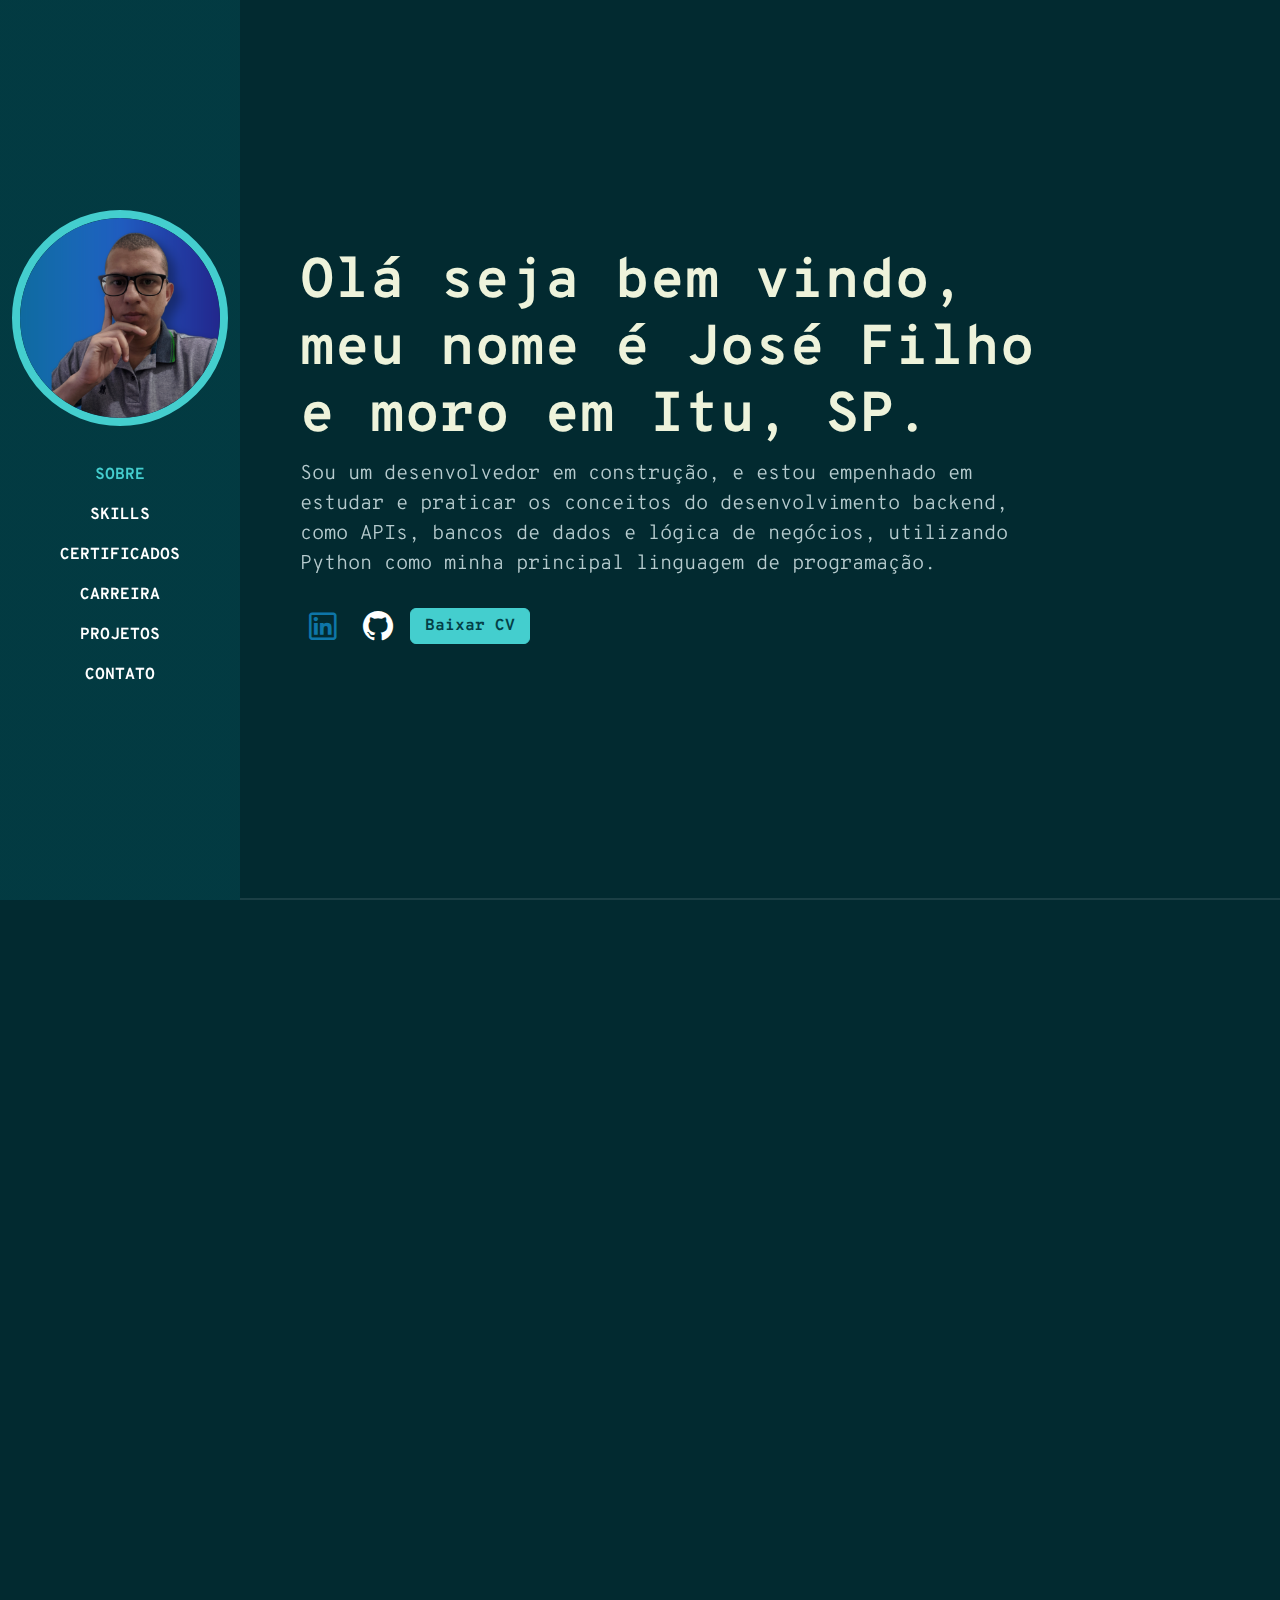
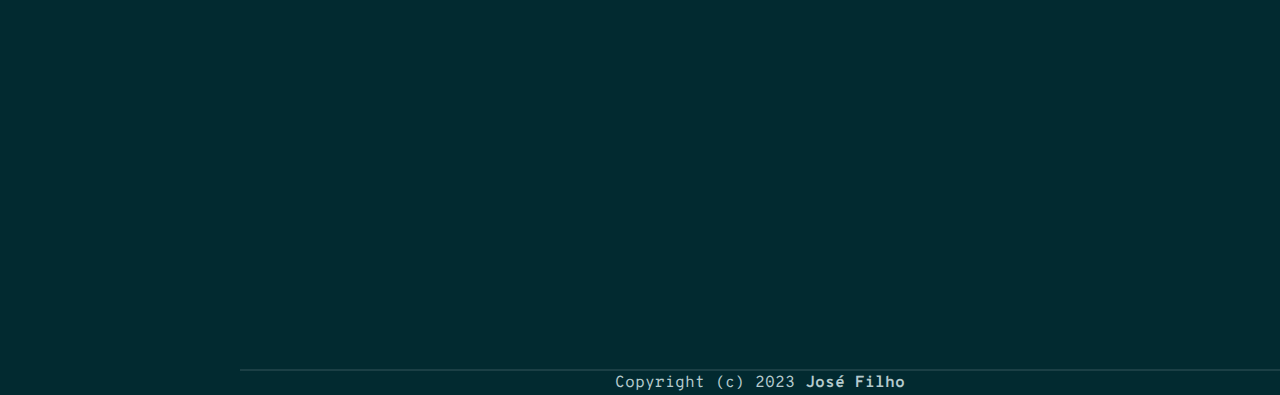
==== index.html @ a72513a7 "Update index.html" ====
<!DOCTYPE html>
<html lang="pt-br">

<head>
    <meta charset="UTF-8">
    <meta http-equiv="X-UA-Compatible" content="IE=edge">
    <meta name="viewport" content="width=device-width, initial-scale=1.0">
    <title>José Filho</title>
    <link rel="stylesheet" href="./assets/css/bootstrap.min.css">
    <link rel="stylesheet" href="./assets/css/aos.css">
    <link rel="stylesheet" href="./assets/css/line-awesome.min.css">
    <link rel="stylesheet" href="./assets/css/style.css">
    <link rel="shortcut icon" type="image/x-icon" href="./assets/images/favicon.ico">
    <link rel="stylesheet" href="https://cdn-icons-png.icons8.com/line-awesome/css/line-awesome.min.css">

</head>

<body data-bs-spy="scroll" data-bs-target=".navbar">

    <!-- NAVBAR -->
    <nav class="navbar navbar-expand-lg navbar-dark fixed-top">
        <div class="container flex-lg-column">
            <a class="navbar-brand mx-lg-auto mb-lg-4" href="#">
                <span class="h3 fw-bold d-block d-lg-none">José Filho</span>
                <img src="./assets/images/perfil.png" class="d-none d-lg-block rounded-circle" alt="">
            </a>
            <button class="navbar-toggler" type="button" data-bs-toggle="collapse" data-bs-target="#navbarNav"
                aria-controls="navbarNav" aria-expanded="false" aria-label="Toggle navigation">
                <span class="navbar-toggler-icon"></span>
                <span class="navbar-toggler-icon"></span>
                <span class="navbar-toggler-icon"></span>
            </button>

            <div class="collapse navbar-collapse" id="navbarNav">
                <ul class="navbar-nav ms-auto flex-lg-column text-lg-center">

                    <li class="nav-item">
                        <a class="nav-link" href="#about">Sobre</a>
                    </li>
                    <li class="nav-item">
                        <a class="nav-link" href="#skills">Skills</a>
                    </li>
                    <li class="nav-item">
                        <a class="nav-link" href="#certificate">Certificados</a>
                    </li>
                    <li class="nav-item">
                        <a class="nav-link" href="#career">Carreira</a>
                    </li>
                    <li class="nav-item">
                        <a class="nav-link" href="#projects">Projetos</a>
                    </li>
                    <li class="nav-item">
                        <a class="nav-link" href="#contact">Contato</a>
                    </li>
                </ul>
            </div>
        </div>
    </nav>


    <!-- //NAVBAR -->

    <!-- CORPO -->
    <div id="content-wrapper">
        <section id="about" class="full-height px-lg-5">
            <div class="container">
                <div class="row">
                    <div class="col-lg-10">
                        <h1 class="display-4 fw-bold" data-aos="fade-up">Olá seja bem vindo, meu nome é José Filho e
                            moro em Itu, SP.</h1>
                        <p class="lead mt-2 mb-4" data-aos="fade-up" data-aos-delay="300">Sou um desenvolvedor em construção, e
                            estou empenhado em estudar e praticar os conceitos do desenvolvimento backend, 
                            como APIs, bancos de dados e lógica de negócios, utilizando Python como minha principal linguagem de 
                            programação.</p>

                        <div class="col-auto">
                            <div class="social-icons">
                                <a href="https://www.linkedin.com/in/josecsfilho" style="color: #0e76a8;"
                                    target="_blank">
                                    <i class="lab la-linkedin"></i></a>
                                <a href="https://github.com/josecsfilho" style="color: white;" target="_blank">
                                    <i class="lab la-github"></i></a>
                                    <button onclick="window.open('./assets/images/José_Filho_06-2023.pdf', '_blank');" type="button" class="btn btn-brand">Baixar CV</button>                                
                            </div>
                        </div>
                    </div>
                </div>
            </div>
        </section>
        <!-- //SOBRE -->

        <!-- SKILLS -->
        <section id="skills" class="full-height px-lg-5">
            <div class="container">
                <div class="row pb-4" data-aos="fade-up">
                    <div class="col-lg-8">
                        <h1>Meus conhecimentos</h1>
                    </div>
                </div>
                <div class="row gy-4">
                    <div class="col-md-3" data-aos="fade-up" data-aos-delay="600">
                        <div class="service p-8 bg-base rounded-4 shadow-effect">
                            <div class="card-content">
                                <div class="image-container">
                                    <img src="https://img.icons8.com/color/480/null/python--v1.png" />
                                </div>
                                <div class="text-container">
                                    <h5 class="mt-4 mb-2">Python</h5>
                                </div>
                            </div>
                        </div>
                    </div>

                    <div class="col-md-3" data-aos="fade-up" data-aos-delay="600">
                        <div class="service p-8 bg-base rounded-4 shadow-effect">
                            <div class="card-content">
                                <div class="image-container">
                                    <img src="https://img.icons8.com/ios/250/null/django.png" />
                                </div>
                                <div class="text-container">
                                    <h5 class="mt-4 mb-2">Django</h5>
                                </div>
                            </div>
                        </div>
                    </div>

                    <div class="col-md-3" data-aos="fade-up" data-aos-delay="600">
                        <div class="service p-8 bg-base rounded-4 shadow-effect">
                            <div class="card-content">
                                <div class="image-container">
                                    <img src="https://img.icons8.com/ios/250/null/flask.png" />
                                </div>
                                <div class="text-container">
                                    <h5 class="mt-4 mb-2">Flask</h5>
                                </div>
                            </div>
                        </div>
                    </div>

                    <div class="col-md-3" data-aos="fade-up" data-aos-delay="600">
                        <div class="service p-8 bg-base rounded-4 shadow-effect">
                            <div class="card-content">
                                <div class="image-container">
                                    <img src="https://img.icons8.com/color/480/null/mysql-logo.png" />
                                </div>
                                <div class="text-container">
                                    <h5 class="mt-4 mb-2">MySQL</h5>
                                </div>
                            </div>
                        </div>
                    </div>


                    <div class="col-md-3" data-aos="fade-up" data-aos-delay="600">
                        <div class="service p-8 bg-base rounded-4 shadow-effect">
                            <div class="card-content">
                                <div class="image-container">
                                    <img src="https://img.icons8.com/color/480/null/git.png" />
                                </div>
                                <div class="text-container">
                                    <h5 class="mt-4 mb-2">Git</h5>
                                </div>
                            </div>
                        </div>
                    </div>

                    <div class="col-md-3" data-aos="fade-up" data-aos-delay="600">
                        <div class="service p-8 bg-base rounded-4 shadow-effect">
                            <div class="card-content">
                                <div class="image-container">
                                    <img src="https://img.icons8.com/color/480/null/html-5--v1.png" />
                                </div>
                                <div class="text-container">
                                    <h5 class="mt-4 mb-2">HTML</h5>
                                </div>
                            </div>
                        </div>
                    </div>

                    <div class="col-md-3" data-aos="fade-up" data-aos-delay="600">
                        <div class="service p-8 bg-base rounded-4 shadow-effect">
                            <div class="card-content">
                                <div class="image-container">
                                    <img src="https://img.icons8.com/color/480/null/css3.png" />
                                </div>
                                <div class="text-container">
                                    <h5 class="mt-4 mb-2">CSS</h5>
                                </div>
                            </div>
                        </div>
                    </div>

                    <div class="col-md-3" data-aos="fade-up" data-aos-delay="600">
                        <div class="service p-8 bg-base rounded-4 shadow-effect">
                            <div class="card-content">
                                <div class="image-container">
                                    <img src="https://img.icons8.com/color/480/null/javascript--v1.png" />
                                </div>
                                <div class="text-container">
                                    <h5 class="mt-4 mb-2">Javascript</h5>
                                </div>
                            </div>
                        </div>
                    </div>

                    <div class="col-md-3" data-aos="fade-up" data-aos-delay="600">
                        <div class="service p-8 bg-base rounded-4 shadow-effect">
                            <div class="card-content">
                                <div class="image-container">
                                    <img src="https://img.icons8.com/color/480/null/bootstrap.png" />
                                </div>
                                <div class="text-container">
                                    <h5 class="mt-4 mb-2">Bootstrap</h5>
                                </div>
                            </div>
                        </div>
                    </div>
                </div>
            </div>
        </section>
        <!-- SKILLS -->

        <!-- CURSOS -->
        <section id="certificate" class="full-height px-lg-5">
            <div class="container">

                <div class="row pb-4" data-aos="fade-up">
                    <div class="col-lg-8">
                        <h1>Certificados digitais</h1>
                    </div>
                </div>
                <div class="row gy-4">

                    <!--  REST APIs com Python e Flask -->
                    <div class="col-md-4" data-aos="fade-up" data-aos-delay="300">
                        <div class="card-custom rounded-4 bg-base shadow-effect">
                            <div class="card-custom-image rounded-4">
                                <img class="rounded-4" src="./assets/images/formacao/REST APIs com Python e Flask.png" target="_blank">
                            </div>
                            <div class="card-custom-content p-4">
                                <h5>Desenvolvendo Rest APIs Com Python e Flask</h5>
                                <a href="https://www.udemy.com/certificate/UC-fdf61294-55e4-40d5-956e-74f5783bb8c6/" target="_blank"
                                    class="link-custom">Read More</a>
                            </div>
                        </div>
                    </div>

                     <!-- Desenvolvendo Rest APIs Com Python e Flask -->
                    <div class="col-md-4" data-aos="fade-up" data-aos-delay="300">
                        <div class="card-custom rounded-4 bg-base shadow-effect">
                            <div class="card-custom-image rounded-4">
                                <img class="rounded-4" src="./assets/images/formacao/Rest_APIs_Flask.png" target="_blank">
                            </div>
                            <div class="card-custom-content p-4">
                                <h5>Desenvolvendo Rest APIs Com Python e Flask</h5>
                                <a href="https://www.dio.me/certificate/2347B02C" target="_blank"
                                    class="link-custom">Read More</a>
                            </div>
                        </div>
                    </div>

                    <!-- Python para Cientistas de Dados -->
                    <div class="col-md-4" data-aos="fade-up" data-aos-delay="300">
                        <div class="card-custom rounded-4 bg-base shadow-effect">
                            <div class="card-custom-image rounded-4">
                                <img class="rounded-4" src="./assets/images/formacao/Python_para_Cientistas_de_dados.png" target="_blank">
                            </div>
                            <div class="card-custom-content p-4">
                                <h5>Python para Cientistas de Dados</h5>
                                <a href="https://www.dio.me/certificate/6FA9C7CD" target="_blank"
                                    class="link-custom">Read More</a>
                            </div>
                        </div>
                    </div>

                    <!-- Formação Bootcamp Python Developer -->
                    <div class="col-md-4" data-aos="fade-up" data-aos-delay="300">
                        <div class="card-custom rounded-4 bg-base shadow-effect">
                            <div class="card-custom-image rounded-4">
                                <img class="rounded-4" src="./assets/images/formacao/python-developer.png">
                            </div>
                            <div class="card-custom-content p-4">
                                <h5>Formação Bootcamp Python Developer</h5>
                                <a href="https://dio.me/certificate/94EB8AE2" target="_blank" class="link-custom">Read More</a>
                            </div>
                        </div>
                    </div>

                    <!-- Python para Data Science: Funções, Pacotes e Pandas -->
                    <div class="col-md-4" data-aos="fade-up" data-aos-delay="300">
                        <div class="card-custom rounded-4 bg-base shadow-effect">
                            <div class="card-custom-image rounded-4">
                                <img class="rounded-4" src="./assets/images/formacao/Data_Science_pandas.png">
                            </div>
                            <div class="card-custom-content p-4">
                                <h5>Python para Data Science: Funções, Pacotes e Pandas</h5>
                                <a href="https://cursos.alura.com.br/certificate/78e37bdd-7509-4a95-8ef7-3844b3b364d8" target="_blank" class="link-custom">Read More</a>
                            </div>
                        </div>
                    </div>

                    <!-- SQL com MySQL Server da Oracle -->
                    <div class="col-md-4" data-aos="fade-up" data-aos-delay="300">
                        <div class="card-custom rounded-4 bg-base shadow-effect">
                            <div class="card-custom-image rounded-4">
                                <img class="rounded-4" src="./assets/images/formacao/SQL_com_MySQL_Server_da_Oracle.png">
                            </div>
                            <div class="card-custom-content p-4">
                                <h5>SQL com MySQL Server da Oracle</h5>
                                <a href="https://cursos.alura.com.br/degree/certificate/90bbfc82-5e50-4beb-aec5-255d301b164e" target="_blank" class="link-custom">Read More</a>
                            </div>
                        </div>
                    </div>

                    <!-- Front End F2T2 - ONE -->
                    <div class="col-md-4" data-aos="fade-up" data-aos-delay="300">
                        <div class="card-custom rounded-4 bg-base shadow-effect">
                            <div class="card-custom-image rounded-4">
                                <img class="rounded-4" src="./assets/images/formacao/Front_End_F2T2.png">
                            </div>
                            <div class="card-custom-content p-4">
                                <h5>Front End F2T2</h5>
                                <a href="https://cursos.alura.com.br/degree/certificate/46e755e2-2a4f-4d50-b61c-602f2c9ba5b8" target="_blank" class="link-custom">Read More</a>
                            </div>
                        </div>
                    </div>

                    <!-- Oracle Cloud Infrastructure - ONE -->
                    <div class="col-md-4" data-aos="fade-up">
                        <div class="card-custom rounded-4 bg-base shadow-effect">
                            <div class="card-custom-image rounded-4">
                                <img class="rounded-4" src="./assets/images/formacao/Oracle_Cloud_Infrastructure.png">
                            </div>
                            <div class="card-custom-content p-4">
                                <h5>Oracle Cloud Infrastructure</h5>
                                <a href="https://cursos.alura.com.br/degree/certificate/39655e08-1fed-492e-8636-33b6ca2e152b" target="_blank" class="link-custom">Read More</a>
                            </div>
                        </div>
                    </div>

                    <!-- Iniciante em Programação - ONE -->
                    <div class="col-md-4" data-aos="fade-up">
                        <div class="card-custom rounded-4 bg-base shadow-effect">
                            <div class="card-custom-image rounded-4">
                                <img class="rounded-4" src="./assets/images/formacao/02-iniciante-front-end.png">
                            </div>
                            <div class="card-custom-content p-4">
                                <h4>Iniciante em Programação F2T2</h4>
                                <p></p>
                                <a href="https://cursos.alura.com.br/degree/certificate/cc8a2693-af6d-4ea9-abc6-2abbb33fa8cd" target="_blank" class="link-custom">Read More</a>
                            </div>
                        </div>
                    </div>

                    <!-- Serviços de infraestruturas e administração de sistemas -->
                    <div class="col-md-4" data-aos="fade-up" data-aos-delay="300">
                        <div class="card-custom rounded-4 bg-base shadow-effect">
                            <div class="card-custom-image rounded-4">
                                <img class="rounded-4" src="./assets/images/formacao/servicos_de_infraestruturas.png">
                            </div>
                            <div class="card-custom-content p-4">
                                <h4>Serviços de infraestruturas e administração de sistemas</h4>
                                <p></p>
                                <a href="https://www.coursera.org/account/accomplishments/verify/4Y228WCWN22R?utm_source=link&utm_medium=certificate&utm_content=cert_image&utm_campaign=pdf_header_button&utm_product=course"
                                    class="link-custom" target="_blank">Read More</a>
                            </div>
                        </div>
                    </div>
                </div>
            </div>
        </section>
        <!-- //CURSOS -->

        <!-- CARREIRA -->        
        <section id="career" class="full-height px-lg-5">
            <div class="container">
                <div class="row gy-5">
                    <div class="col-lg-6">
                        <h1 class="mb-4" data-aos="fade-up" data-aos-delay="300">Educação</h1>
                        <div class="row gy-4">
                            
                            <div class="col-12" data-aos="fade-up" data-aos-delay="600">
                                <div class="bg-base p-4 rounded-4 shadow-effect">
                                    <h4>Análise e desenvolvimento de sistemas</h4>
                                    <p class="text-brand mb-2">Universidade Estácio de Sá (2022 - Em andamento)</p>                                    
                                </div>
                            </div>

                            <div class="col-12" data-aos="fade-up" data-aos-delay="600">
                                <div class="bg-base p-4 rounded-4 shadow-effect">
                                    <h4>Técnico de Redes de Computadores</h4>
                                    <p class="text-brand mb-2">Etec Centro Paula Souza (2016 - 2017)</p>
                                </div>
                            </div>
                        </div>
                    </div>
                    <div class="col-lg-6">

                        <h1 class="mb-4" data-aos="fade-up" data-aos-delay="300">Experiência</h1>
                        <div class="row gy-4">

                            <div class="col-12" data-aos="fade-up" data-aos-delay="600">
                                <div class="bg-base p-4 rounded-4 shadow-effect">
                                    <h4>Analista de suporte de TI JR</h4>
                                    <p class="text-brand mb-2">TK Logística do Brasil (2022 até o momento)</p>
                                    <p class="mb-0">Suporte Help-Desk, pacote office, Oracle Cloud, VMWare,
                                        Antivírus (Kaspersky), Windows Server, AD, projetos relacionado
                                        a implantação de sistemas, diagnóstico de problemas, resolução
                                        de incidentes, criação de programas utilizando python com
                                        bibliotecas: Selenium, Playwright e Pandas.</p>
                                </div>
                            </div>

                            <div class="col-12" data-aos="fade-up" data-aos-delay="600">
                                <div class="bg-base p-4 rounded-4 shadow-effect">
                                    <h4>Técnico Fttx</h4>
                                    <p class="text-brand mb-2">Tel Telecomunicações (2018 - 2020)</p>
                                    <p class="mb-0">Atendimento de chamados externos, instalação de internet fibra
                                        óptica, configuração de roteadores, cabeamento estruturado, Fusão fibra óptica.
                                    </p>
                                </div>
                            </div>

                            <div class="col-12" data-aos="fade-up" data-aos-delay="600">
                                <div class="bg-base p-4 rounded-4 shadow-effect">
                                    <h4>Analista de Sistema Jr</h4>
                                    <p class="text-brand mb-2">Mix instalações (2017 - 2018)</p>
                                    <p class="mb-0">Suporte ao usuário, suporte em Impressoras, atendimento de chamados
                                        externos, configuração de roteadores Mikrotik e Ubiquiti em tecnologia hotspot,
                                        cabeamento estruturado, instalação e configuração de software.</p>
                                </div>
                            </div>
                        </div>
                    </div>
                </div>
            </div>
        </section>
        <!-- //CARREIRA -->

        <!-- PROJETOS -->
        <section id="projects" class="full-height px-lg-5">
            <div class="container">
                <div class="row pb-4" data-aos="fade-up">
                    <div class="col-lg-8">
                        <h1>Projetos</h1>
                    </div>
                </div>
                <div class="row gy-4">
                    
                    <div class="col-md-4" data-aos="fade-up">
                        <div class="card-custom rounded-4 bg-base shadow-effect">
                            <div class="card-custom-image rounded-4">
                                <img class="rounded-4"
                                    src="./assets/images/projetos/udemy_rest_api_flask.png"
                                    alt="">
                            </div>
                            <div class="card-custom-content p-4">
                                <p class="text-brand mb-2">2023</p>
                                <h5 class="mb-4">Criação e autenticação de Usuários REST Api flask</h5>
                                <a href="https://github.com/josecsfilho/REST_APIs_Flask" target="_blank"
                                    class="link-custom">Read More</a>
                            </div>
                        </div>
                    </div>
                    
                    <div class="col-md-4" data-aos="fade-up">
                        <div class="card-custom rounded-4 bg-base shadow-effect">
                            <div class="card-custom-image rounded-4">
                                <img class="rounded-4"
                                    src="https://user-images.githubusercontent.com/100032235/234713947-6f2d3305-bb71-4a45-a01f-d2862b66c542.png"
                                    alt="">
                            </div>
                            <div class="card-custom-content p-4">
                                <p class="text-brand mb-2">2023</p>
                                <h5 class="mb-4">CRUD em Python com SQLite.</h5>
                                <a href="https://github.com/josecsfilho/python-sqlite" target="_blank"
                                    class="link-custom">Read More</a>
                            </div>
                        </div>
                    </div>

                    <div class="col-md-4" data-aos="fade-up">
                        <div class="card-custom rounded-4 bg-base shadow-effect">
                            <div class="card-custom-image rounded-4">
                                <img class="rounded-4" src="./assets/images/projetos/pokedex.png" alt="">
                            </div>
                            <div class="card-custom-content p-4">
                                <p class="text-brand mb-2">2023</p>
                                <h5 class="mb-4">Pokedex criada com Python e tkinter.</h5>
                                <a href="https://github.com/josecsfilho/pokedex-tkinter-python" target="_blank"
                                    class="link-custom">Read More</a>
                            </div>
                        </div>
                    </div>

                    <div class="col-md-4" data-aos="fade-up">
                        <div class="card-custom rounded-4 bg-base shadow-effect">
                            <div class="card-custom-image rounded-4">
                                <img class="rounded-4" src="./assets/images/projetos/automatizador.png" alt="">
                            </div>
                            <div class="card-custom-content p-4">
                                <p class="text-brand mb-2">2023</p>
                                <h5 class="mb-4">Automatização de rotina de backup de arquivos com Python.</h5>
                                <a href="https://github.com/josecsfilho/manipular_arquivos" target="_blank"
                                    class="link-custom">Read More</a>
                            </div>
                        </div>
                    </div>

                    <div class="col-md-4" data-aos="fade-up">
                        <div class="card-custom rounded-4 bg-base shadow-effect">
                            <div class="card-custom-image rounded-4">
                                <img class="rounded-4" src="./assets/images/projetos/sistema-bancario.png" alt="">
                            </div>
                            <div class="card-custom-content p-4">
                                <p class="text-brand mb-2">2023</p>
                                <h5 class="mb-4">Este é o desafio do Bootcamp do DIO cujo tema é "Criando um Sistema
                                    Bancário com Python".</h5>
                                <a href="https://github.com/josecsfilho/sistema-bancario-diome/blob/main/sistema_bancario.py"
                                    target="_blank" class="link-custom">Read More</a>
                            </div>
                        </div>
                    </div>

                    <div class="col-md-4" data-aos="fade-up">
                        <div class="card-custom rounded-4 bg-base shadow-effect">
                            <div class="card-custom-image rounded-4">
                                <img class="rounded-4" src="./assets/images/projetos/21-02.png" alt="">
                            </div>
                            <div class="card-custom-content p-4">
                                <p class="text-brand mb-2">2023</p>
                                <h5 class="mb-4">Bibliotecas Shutil e os, crinado robô que copia arquivos de um
                                    diretório para outro de forma automática.</h5>
                                <a href="https://github.com/josecsfilho/shutil-movendo-arquivos" target="_blank"
                                    class="link-custom">Read More</a>
                            </div>
                        </div>
                    </div>                    
                </div>
            </div>
        </section>
        <!-- //PROJETOS -->

        <!-- CONTACT -->
        <section id="contact" class="full-height px-lg-5">

            <div class="container">
                <div class="row justify-content-center text-center">
                    <div class="col-lg-8 pb-4" data-aos="fade-up">
                        <h1>Interessado em conversar?</h1>
                    </div>
                    <div class="col-lg-8" data-aos="fade-up" data-aos-delay="300">
                        <form target="_blank" action="https://formsubmit.co/josecasilvafilho@gmail.com" method="POST"
                            class="row g-lg-3 gy-3">
                            <input type="hidden" name="_autoresponse"
                                value="Recebemos sua mensagem, obrigado pelo contato e logo responderemos!">
                            <input type="hidden" name="_next"
                                value="https://josecsfilho.github.io/carreira/thanks.html">
                            <input type="hidden" name="_captcha" value="false">
                            <div class="form-group col-md-6">
                                <input type="text" name="name" class="form-control" placeholder="Digite seu nome"
                                    required>
                            </div>
                            <div class="form-group col-md-6">
                                <input type="email" name="email" class="form-control" placeholder="Digite seu email"
                                    required>
                            </div>
                            <div class="form-group col-12">
                                <input type="text" name="subject" class="form-control" placeholder="Digite o assunto"
                                    required>
                            </div>
                            <div class="form-group col-12">
                                <textarea name="message" rows="4" class="form-control" placeholder="Digite sua mensagem"
                                    required></textarea>
                            </div>
                            <div class="form-group col-12 d-grid">
                                <button type="submit" class="btn btn-brand">Contate-me</button>
                            </div>

                        </form>

                    </div>
                </div>
            </div>
        </section>
        <footer>
            <div class="justify-content-between text-center">
                <p class="mb-0">Copyright (c) 2023 <a href="#" class="fw-bold">José Filho</a></p>
            </div>
        </footer>

    </div>
    <!-- //CORPO -->

    <script src="./assets/js/bootstrap.bundle.min.js"></script>
    <script src="./assets/js/aos.js"></script>
    <script src="./assets/js/main.js"></script>
    <script src="https://code.jquery.com/jquery-3.6.0.min.js"></script>
</body>

</html>
---- assets/css/line-awesome.min.css ----
.la,.lab,.lad,.lal,.lar,.las{-moz-osx-font-smoothing:grayscale;-webkit-font-smoothing:antialiased;display:inline-block;font-style:normal;font-variant:normal;text-rendering:auto;line-height:1}.la-lg{font-size:1.33333em;line-height:.75em;vertical-align:-.0667em}.la-xs{font-size:.75em}.la-sm{font-size:.875em}.la-1x{font-size:1em}.la-2x{font-size:2em}.la-3x{font-size:3em}.la-4x{font-size:4em}.la-5x{font-size:5em}.la-6x{font-size:6em}.la-7x{font-size:7em}.la-8x{font-size:8em}.la-9x{font-size:9em}.la-10x{font-size:10em}.la-fw{text-align:center;width:1.25em}.la-ul{list-style-type:none;margin-left:2.5em;padding-left:0}.la-ul>li{position:relative}.la-li{left:-2em;position:absolute;text-align:center;width:2em;line-height:inherit}.la-border{border:solid .08em #eee;border-radius:.1em;padding:.2em .25em .15em}.la-pull-left{float:left}.la-pull-right{float:right}.la.la-pull-left,.lab.la-pull-left,.lal.la-pull-left,.lar.la-pull-left,.las.la-pull-left{margin-right:.3em}.la.la-pull-right,.lab.la-pull-right,.lal.la-pull-right,.lar.la-pull-right,.las.la-pull-right{margin-left:.3em}.la-spin{-webkit-animation:la-spin 2s infinite linear;animation:la-spin 2s infinite linear}.la-pulse{-webkit-animation:la-spin 1s infinite steps(8);animation:la-spin 1s infinite steps(8)}@-webkit-keyframes la-spin{0%{-webkit-transform:rotate(0);transform:rotate(0)}100%{-webkit-transform:rotate(360deg);transform:rotate(360deg)}}@keyframes la-spin{0%{-webkit-transform:rotate(0);transform:rotate(0)}100%{-webkit-transform:rotate(360deg);transform:rotate(360deg)}}.la-rotate-90{-webkit-transform:rotate(90deg);transform:rotate(90deg)}.la-rotate-180{-webkit-transform:rotate(180deg);transform:rotate(180deg)}.la-rotate-270{-webkit-transform:rotate(270deg);transform:rotate(270deg)}.la-flip-horizontal{-webkit-transform:scale(-1,1);transform:scale(-1,1)}.la-flip-vertical{-webkit-transform:scale(1,-1);transform:scale(1,-1)}.la-flip-both,.la-flip-horizontal.la-flip-vertical{-webkit-transform:scale(-1,-1);transform:scale(-1,-1)}:root .la-flip-both,:root .la-flip-horizontal,:root .la-flip-vertical,:root .la-rotate-180,:root .la-rotate-270,:root .la-rotate-90{-webkit-filter:none;filter:none}.la-stack{display:inline-block;height:2em;line-height:2em;position:relative;vertical-align:middle;width:2.5em}.la-stack-1x,.la-stack-2x{left:0;position:absolute;text-align:center;width:100%}.la-stack-1x{line-height:inherit}.la-stack-2x{font-size:2em}.la-inverse{color:#fff}.la-500px:before{content:"\f26e"}.la-accessible-icon:before{content:"\f368"}.la-accusoft:before{content:"\f369"}.la-acquisitions-incorporated:before{content:"\f6af"}.la-ad:before{content:"\f641"}.la-address-book:before{content:"\f2b9"}.la-address-card:before{content:"\f2bb"}.la-adjust:before{content:"\f042"}.la-adn:before{content:"\f170"}.la-adobe:before{content:"\f778"}.la-adversal:before{content:"\f36a"}.la-affiliatetheme:before{content:"\f36b"}.la-air-freshener:before{content:"\f5d0"}.la-airbnb:before{content:"\f834"}.la-algolia:before{content:"\f36c"}.la-align-center:before{content:"\f037"}.la-align-justify:before{content:"\f039"}.la-align-left:before{content:"\f036"}.la-align-right:before{content:"\f038"}.la-alipay:before{content:"\f642"}.la-allergies:before{content:"\f461"}.la-amazon:before{content:"\f270"}.la-amazon-pay:before{content:"\f42c"}.la-ambulance:before{content:"\f0f9"}.la-american-sign-language-interpreting:before{content:"\f2a3"}.la-amilia:before{content:"\f36d"}.la-anchor:before{content:"\f13d"}.la-android:before{content:"\f17b"}.la-angellist:before{content:"\f209"}.la-angle-double-down:before{content:"\f103"}.la-angle-double-left:before{content:"\f100"}.la-angle-double-right:before{content:"\f101"}.la-angle-double-up:before{content:"\f102"}.la-angle-down:before{content:"\f107"}.la-angle-left:before{content:"\f104"}.la-angle-right:before{content:"\f105"}.la-angle-up:before{content:"\f106"}.la-angry:before{content:"\f556"}.la-angrycreative:before{content:"\f36e"}.la-angular:before{content:"\f420"}.la-ankh:before{content:"\f644"}.la-app-store:before{content:"\f36f"}.la-app-store-ios:before{content:"\f370"}.la-apper:before{content:"\f371"}.la-apple:before{content:"\f179"}.la-apple-alt:before{content:"\f5d1"}.la-apple-pay:before{content:"\f415"}.la-archive:before{content:"\f187"}.la-archway:before{content:"\f557"}.la-arrow-alt-circle-down:before{content:"\f358"}.la-arrow-alt-circle-left:before{content:"\f359"}.la-arrow-alt-circle-right:before{content:"\f35a"}.la-arrow-alt-circle-up:before{content:"\f35b"}.la-arrow-circle-down:before{content:"\f0ab"}.la-arrow-circle-left:before{content:"\f0a8"}.la-arrow-circle-right:before{content:"\f0a9"}.la-arrow-circle-up:before{content:"\f0aa"}.la-arrow-down:before{content:"\f063"}.la-arrow-left:before{content:"\f060"}.la-arrow-right:before{content:"\f061"}.la-arrow-up:before{content:"\f062"}.la-arrows-alt:before{content:"\f0b2"}.la-arrows-alt-h:before{content:"\f337"}.la-arrows-alt-v:before{content:"\f338"}.la-artstation:before{content:"\f77a"}.la-assistive-listening-systems:before{content:"\f2a2"}.la-asterisk:before{content:"\f069"}.la-asymmetrik:before{content:"\f372"}.la-at:before{content:"\f1fa"}.la-atlas:before{content:"\f558"}.la-atlassian:before{content:"\f77b"}.la-atom:before{content:"\f5d2"}.la-audible:before{content:"\f373"}.la-audio-description:before{content:"\f29e"}.la-autoprefixer:before{content:"\f41c"}.la-avianex:before{content:"\f374"}.la-aviato:before{content:"\f421"}.la-award:before{content:"\f559"}.la-aws:before{content:"\f375"}.la-baby:before{content:"\f77c"}.la-baby-carriage:before{content:"\f77d"}.la-backspace:before{content:"\f55a"}.la-backward:before{content:"\f04a"}.la-bacon:before{content:"\f7e5"}.la-balance-scale:before{content:"\f24e"}.la-balance-scale-left:before{content:"\f515"}.la-balance-scale-right:before{content:"\f516"}.la-ban:before{content:"\f05e"}.la-band-aid:before{content:"\f462"}.la-bandcamp:before{content:"\f2d5"}.la-barcode:before{content:"\f02a"}.la-bars:before{content:"\f0c9"}.la-baseball-ball:before{content:"\f433"}.la-basketball-ball:before{content:"\f434"}.la-bath:before{content:"\f2cd"}.la-battery-empty:before{content:"\f244"}.la-battery-full:before{content:"\f240"}.la-battery-half:before{content:"\f242"}.la-battery-quarter:before{content:"\f243"}.la-battery-three-quarters:before{content:"\f241"}.la-battle-net:before{content:"\f835"}.la-bed:before{content:"\f236"}.la-beer:before{content:"\f0fc"}.la-behance:before{content:"\f1b4"}.la-behance-square:before{content:"\f1b5"}.la-bell:before{content:"\f0f3"}.la-bell-slash:before{content:"\f1f6"}.la-bezier-curve:before{content:"\f55b"}.la-bible:before{content:"\f647"}.la-bicycle:before{content:"\f206"}.la-biking:before{content:"\f84a"}.la-bimobject:before{content:"\f378"}.la-binoculars:before{content:"\f1e5"}.la-biohazard:before{content:"\f780"}.la-birthday-cake:before{content:"\f1fd"}.la-bitbucket:before{content:"\f171"}.la-bitcoin:before{content:"\f379"}.la-bity:before{content:"\f37a"}.la-black-tie:before{content:"\f27e"}.la-blackberry:before{content:"\f37b"}.la-blender:before{content:"\f517"}.la-blender-phone:before{content:"\f6b6"}.la-blind:before{content:"\f29d"}.la-blog:before{content:"\f781"}.la-blogger:before{content:"\f37c"}.la-blogger-b:before{content:"\f37d"}.la-bluetooth:before{content:"\f293"}.la-bluetooth-b:before{content:"\f294"}.la-bold:before{content:"\f032"}.la-bolt:before{content:"\f0e7"}.la-bomb:before{content:"\f1e2"}.la-bone:before{content:"\f5d7"}.la-bong:before{content:"\f55c"}.la-book:before{content:"\f02d"}.la-book-dead:before{content:"\f6b7"}.la-book-medical:before{content:"\f7e6"}.la-book-open:before{content:"\f518"}.la-book-reader:before{content:"\f5da"}.la-bookmark:before{content:"\f02e"}.la-bootstrap:before{content:"\f836"}.la-border-all:before{content:"\f84c"}.la-border-none:before{content:"\f850"}.la-border-style:before{content:"\f853"}.la-bowling-ball:before{content:"\f436"}.la-box:before{content:"\f466"}.la-box-open:before{content:"\f49e"}.la-boxes:before{content:"\f468"}.la-braille:before{content:"\f2a1"}.la-brain:before{content:"\f5dc"}.la-bread-slice:before{content:"\f7ec"}.la-briefcase:before{content:"\f0b1"}.la-briefcase-medical:before{content:"\f469"}.la-broadcast-tower:before{content:"\f519"}.la-broom:before{content:"\f51a"}.la-brush:before{content:"\f55d"}.la-btc:before{content:"\f15a"}.la-buffer:before{content:"\f837"}.la-bug:before{content:"\f188"}.la-building:before{content:"\f1ad"}.la-bullhorn:before{content:"\f0a1"}.la-bullseye:before{content:"\f140"}.la-burn:before{content:"\f46a"}.la-buromobelexperte:before{content:"\f37f"}.la-bus:before{content:"\f207"}.la-bus-alt:before{content:"\f55e"}.la-business-time:before{content:"\f64a"}.la-buy-n-large:before{content:"\f8a6"}.la-buysellads:before{content:"\f20d"}.la-calculator:before{content:"\f1ec"}.la-calendar:before{content:"\f133"}.la-calendar-alt:before{content:"\f073"}.la-calendar-check:before{content:"\f274"}.la-calendar-day:before{content:"\f783"}.la-calendar-minus:before{content:"\f272"}.la-calendar-plus:before{content:"\f271"}.la-calendar-times:before{content:"\f273"}.la-calendar-week:before{content:"\f784"}.la-camera:before{content:"\f030"}.la-camera-retro:before{content:"\f083"}.la-campground:before{content:"\f6bb"}.la-canadian-maple-leaf:before{content:"\f785"}.la-candy-cane:before{content:"\f786"}.la-cannabis:before{content:"\f55f"}.la-capsules:before{content:"\f46b"}.la-car:before{content:"\f1b9"}.la-car-alt:before{content:"\f5de"}.la-car-battery:before{content:"\f5df"}.la-car-crash:before{content:"\f5e1"}.la-car-side:before{content:"\f5e4"}.la-caret-down:before{content:"\f0d7"}.la-caret-left:before{content:"\f0d9"}.la-caret-right:before{content:"\f0da"}.la-caret-square-down:before{content:"\f150"}.la-caret-square-left:before{content:"\f191"}.la-caret-square-right:before{content:"\f152"}.la-caret-square-up:before{content:"\f151"}.la-caret-up:before{content:"\f0d8"}.la-carrot:before{content:"\f787"}.la-cart-arrow-down:before{content:"\f218"}.la-cart-plus:before{content:"\f217"}.la-cash-register:before{content:"\f788"}.la-cat:before{content:"\f6be"}.la-cc-amazon-pay:before{content:"\f42d"}.la-cc-amex:before{content:"\f1f3"}.la-cc-apple-pay:before{content:"\f416"}.la-cc-diners-club:before{content:"\f24c"}.la-cc-discover:before{content:"\f1f2"}.la-cc-jcb:before{content:"\f24b"}.la-cc-mastercard:before{content:"\f1f1"}.la-cc-paypal:before{content:"\f1f4"}.la-cc-stripe:before{content:"\f1f5"}.la-cc-visa:before{content:"\f1f0"}.la-centercode:before{content:"\f380"}.la-centos:before{content:"\f789"}.la-certificate:before{content:"\f0a3"}.la-chair:before{content:"\f6c0"}.la-chalkboard:before{content:"\f51b"}.la-chalkboard-teacher:before{content:"\f51c"}.la-charging-station:before{content:"\f5e7"}.la-chart-area:before{content:"\f1fe"}.la-chart-bar:before{content:"\f080"}.la-chart-line:before{content:"\f201"}.la-chart-pie:before{content:"\f200"}.la-check:before{content:"\f00c"}.la-check-circle:before{content:"\f058"}.la-check-double:before{content:"\f560"}.la-check-square:before{content:"\f14a"}.la-cheese:before{content:"\f7ef"}.la-chess:before{content:"\f439"}.la-chess-bishop:before{content:"\f43a"}.la-chess-board:before{content:"\f43c"}.la-chess-king:before{content:"\f43f"}.la-chess-knight:before{content:"\f441"}.la-chess-pawn:before{content:"\f443"}.la-chess-queen:before{content:"\f445"}.la-chess-rook:before{content:"\f447"}.la-chevron-circle-down:before{content:"\f13a"}.la-chevron-circle-left:before{content:"\f137"}.la-chevron-circle-right:before{content:"\f138"}.la-chevron-circle-up:before{content:"\f139"}.la-chevron-down:before{content:"\f078"}.la-chevron-left:before{content:"\f053"}.la-chevron-right:before{content:"\f054"}.la-chevron-up:before{content:"\f077"}.la-child:before{content:"\f1ae"}.la-chrome:before{content:"\f268"}.la-chromecast:before{content:"\f838"}.la-church:before{content:"\f51d"}.la-circle:before{content:"\f111"}.la-circle-notch:before{content:"\f1ce"}.la-city:before{content:"\f64f"}.la-clinic-medical:before{content:"\f7f2"}.la-clipboard:before{content:"\f328"}.la-clipboard-check:before{content:"\f46c"}.la-clipboard-list:before{content:"\f46d"}.la-clock:before{content:"\f017"}.la-clone:before{content:"\f24d"}.la-closed-captioning:before{content:"\f20a"}.la-cloud:before{content:"\f0c2"}.la-cloud-download-alt:before{content:"\f381"}.la-cloud-meatball:before{content:"\f73b"}.la-cloud-moon:before{content:"\f6c3"}.la-cloud-moon-rain:before{content:"\f73c"}.la-cloud-rain:before{content:"\f73d"}.la-cloud-showers-heavy:before{content:"\f740"}.la-cloud-sun:before{content:"\f6c4"}.la-cloud-sun-rain:before{content:"\f743"}.la-cloud-upload-alt:before{content:"\f382"}.la-cloudscale:before{content:"\f383"}.la-cloudsmith:before{content:"\f384"}.la-cloudversify:before{content:"\f385"}.la-cocktail:before{content:"\f561"}.la-code:before{content:"\f121"}.la-code-branch:before{content:"\f126"}.la-codepen:before{content:"\f1cb"}.la-codiepie:before{content:"\f284"}.la-coffee:before{content:"\f0f4"}.la-cog:before{content:"\f013"}.la-cogs:before{content:"\f085"}.la-coins:before{content:"\f51e"}.la-columns:before{content:"\f0db"}.la-comment:before{content:"\f075"}.la-comment-alt:before{content:"\f27a"}.la-comment-dollar:before{content:"\f651"}.la-comment-dots:before{content:"\f4ad"}.la-comment-medical:before{content:"\f7f5"}.la-comment-slash:before{content:"\f4b3"}.la-comments:before{content:"\f086"}.la-comments-dollar:before{content:"\f653"}.la-compact-disc:before{content:"\f51f"}.la-compass:before{content:"\f14e"}.la-compress:before{content:"\f066"}.la-compress-arrows-alt:before{content:"\f78c"}.la-concierge-bell:before{content:"\f562"}.la-confluence:before{content:"\f78d"}.la-connectdevelop:before{content:"\f20e"}.la-contao:before{content:"\f26d"}.la-cookie:before{content:"\f563"}.la-cookie-bite:before{content:"\f564"}.la-copy:before{content:"\f0c5"}.la-copyright:before{content:"\f1f9"}.la-cotton-bureau:before{content:"\f89e"}.la-couch:before{content:"\f4b8"}.la-cpanel:before{content:"\f388"}.la-creative-commons:before{content:"\f25e"}.la-creative-commons-by:before{content:"\f4e7"}.la-creative-commons-nc:before{content:"\f4e8"}.la-creative-commons-nc-eu:before{content:"\f4e9"}.la-creative-commons-nc-jp:before{content:"\f4ea"}.la-creative-commons-nd:before{content:"\f4eb"}.la-creative-commons-pd:before{content:"\f4ec"}.la-creative-commons-pd-alt:before{content:"\f4ed"}.la-creative-commons-remix:before{content:"\f4ee"}.la-creative-commons-sa:before{content:"\f4ef"}.la-creative-commons-sampling:before{content:"\f4f0"}.la-creative-commons-sampling-plus:before{content:"\f4f1"}.la-creative-commons-share:before{content:"\f4f2"}.la-creative-commons-zero:before{content:"\f4f3"}.la-credit-card:before{content:"\f09d"}.la-critical-role:before{content:"\f6c9"}.la-crop:before{content:"\f125"}.la-crop-alt:before{content:"\f565"}.la-cross:before{content:"\f654"}.la-crosshairs:before{content:"\f05b"}.la-crow:before{content:"\f520"}.la-crown:before{content:"\f521"}.la-crutch:before{content:"\f7f7"}.la-css3:before{content:"\f13c"}.la-css3-alt:before{content:"\f38b"}.la-cube:before{content:"\f1b2"}.la-cubes:before{content:"\f1b3"}.la-cut:before{content:"\f0c4"}.la-cuttlefish:before{content:"\f38c"}.la-d-and-d:before{content:"\f38d"}.la-d-and-d-beyond:before{content:"\f6ca"}.la-dashcube:before{content:"\f210"}.la-database:before{content:"\f1c0"}.la-deaf:before{content:"\f2a4"}.la-delicious:before{content:"\f1a5"}.la-democrat:before{content:"\f747"}.la-deploydog:before{content:"\f38e"}.la-deskpro:before{content:"\f38f"}.la-desktop:before{content:"\f108"}.la-dev:before{content:"\f6cc"}.la-deviantart:before{content:"\f1bd"}.la-dharmachakra:before{content:"\f655"}.la-dhl:before{content:"\f790"}.la-diagnoses:before{content:"\f470"}.la-diaspora:before{content:"\f791"}.la-dice:before{content:"\f522"}.la-dice-d20:before{content:"\f6cf"}.la-dice-d6:before{content:"\f6d1"}.la-dice-five:before{content:"\f523"}.la-dice-four:before{content:"\f524"}.la-dice-one:before{content:"\f525"}.la-dice-six:before{content:"\f526"}.la-dice-three:before{content:"\f527"}.la-dice-two:before{content:"\f528"}.la-digg:before{content:"\f1a6"}.la-digital-ocean:before{content:"\f391"}.la-digital-tachograph:before{content:"\f566"}.la-directions:before{content:"\f5eb"}.la-discord:before{content:"\f392"}.la-discourse:before{content:"\f393"}.la-divide:before{content:"\f529"}.la-dizzy:before{content:"\f567"}.la-dna:before{content:"\f471"}.la-dochub:before{content:"\f394"}.la-docker:before{content:"\f395"}.la-dog:before{content:"\f6d3"}.la-dollar-sign:before{content:"\f155"}.la-dolly:before{content:"\f472"}.la-dolly-flatbed:before{content:"\f474"}.la-donate:before{content:"\f4b9"}.la-door-closed:before{content:"\f52a"}.la-door-open:before{content:"\f52b"}.la-dot-circle:before{content:"\f192"}.la-dove:before{content:"\f4ba"}.la-download:before{content:"\f019"}.la-draft2digital:before{content:"\f396"}.la-drafting-compass:before{content:"\f568"}.la-dragon:before{content:"\f6d5"}.la-draw-polygon:before{content:"\f5ee"}.la-dribbble:before{content:"\f17d"}.la-dribbble-square:before{content:"\f397"}.la-dropbox:before{content:"\f16b"}.la-drum:before{content:"\f569"}.la-drum-steelpan:before{content:"\f56a"}.la-drumstick-bite:before{content:"\f6d7"}.la-drupal:before{content:"\f1a9"}.la-dumbbell:before{content:"\f44b"}.la-dumpster:before{content:"\f793"}.la-dumpster-fire:before{content:"\f794"}.la-dungeon:before{content:"\f6d9"}.la-dyalog:before{content:"\f399"}.la-earlybirds:before{content:"\f39a"}.la-ebay:before{content:"\f4f4"}.la-edge:before{content:"\f282"}.la-edit:before{content:"\f044"}.la-egg:before{content:"\f7fb"}.la-eject:before{content:"\f052"}.la-elementor:before{content:"\f430"}.la-ellipsis-h:before{content:"\f141"}.la-ellipsis-v:before{content:"\f142"}.la-ello:before{content:"\f5f1"}.la-ember:before{content:"\f423"}.la-empire:before{content:"\f1d1"}.la-envelope:before{content:"\f0e0"}.la-envelope-open:before{content:"\f2b6"}.la-envelope-open-text:before{content:"\f658"}.la-envelope-square:before{content:"\f199"}.la-envira:before{content:"\f299"}.la-equals:before{content:"\f52c"}.la-eraser:before{content:"\f12d"}.la-erlang:before{content:"\f39d"}.la-ethereum:before{content:"\f42e"}.la-ethernet:before{content:"\f796"}.la-etsy:before{content:"\f2d7"}.la-euro-sign:before{content:"\f153"}.la-evernote:before{content:"\f839"}.la-exchange-alt:before{content:"\f362"}.la-exclamation:before{content:"\f12a"}.la-exclamation-circle:before{content:"\f06a"}.la-exclamation-triangle:before{content:"\f071"}.la-expand:before{content:"\f065"}.la-expand-arrows-alt:before{content:"\f31e"}.la-expeditedssl:before{content:"\f23e"}.la-external-link-alt:before{content:"\f35d"}.la-external-link-square-alt:before{content:"\f360"}.la-eye:before{content:"\f06e"}.la-eye-dropper:before{content:"\f1fb"}.la-eye-slash:before{content:"\f070"}.la-facebook:before{content:"\f09a"}.la-facebook-f:before{content:"\f39e"}.la-facebook-messenger:before{content:"\f39f"}.la-facebook-square:before{content:"\f082"}.la-fan:before{content:"\f863"}.la-fantasy-flight-games:before{content:"\f6dc"}.la-fast-backward:before{content:"\f049"}.la-fast-forward:before{content:"\f050"}.la-fax:before{content:"\f1ac"}.la-feather:before{content:"\f52d"}.la-feather-alt:before{content:"\f56b"}.la-fedex:before{content:"\f797"}.la-fedora:before{content:"\f798"}.la-female:before{content:"\f182"}.la-fighter-jet:before{content:"\f0fb"}.la-figma:before{content:"\f799"}.la-file:before{content:"\f15b"}.la-file-alt:before{content:"\f15c"}.la-file-archive:before{content:"\f1c6"}.la-file-audio:before{content:"\f1c7"}.la-file-code:before{content:"\f1c9"}.la-file-contract:before{content:"\f56c"}.la-file-csv:before{content:"\f6dd"}.la-file-download:before{content:"\f56d"}.la-file-excel:before{content:"\f1c3"}.la-file-export:before{content:"\f56e"}.la-file-image:before{content:"\f1c5"}.la-file-import:before{content:"\f56f"}.la-file-invoice:before{content:"\f570"}.la-file-invoice-dollar:before{content:"\f571"}.la-file-medical:before{content:"\f477"}.la-file-medical-alt:before{content:"\f478"}.la-file-pdf:before{content:"\f1c1"}.la-file-powerpoint:before{content:"\f1c4"}.la-file-prescription:before{content:"\f572"}.la-file-signature:before{content:"\f573"}.la-file-upload:before{content:"\f574"}.la-file-video:before{content:"\f1c8"}.la-file-word:before{content:"\f1c2"}.la-fill:before{content:"\f575"}.la-fill-drip:before{content:"\f576"}.la-film:before{content:"\f008"}.la-filter:before{content:"\f0b0"}.la-fingerprint:before{content:"\f577"}.la-fire:before{content:"\f06d"}.la-fire-alt:before{content:"\f7e4"}.la-fire-extinguisher:before{content:"\f134"}.la-firefox:before{content:"\f269"}.la-first-aid:before{content:"\f479"}.la-first-order:before{content:"\f2b0"}.la-first-order-alt:before{content:"\f50a"}.la-firstdraft:before{content:"\f3a1"}.la-fish:before{content:"\f578"}.la-fist-raised:before{content:"\f6de"}.la-flag:before{content:"\f024"}.la-flag-checkered:before{content:"\f11e"}.la-flag-usa:before{content:"\f74d"}.la-flask:before{content:"\f0c3"}.la-flickr:before{content:"\f16e"}.la-flipboard:before{content:"\f44d"}.la-flushed:before{content:"\f579"}.la-fly:before{content:"\f417"}.la-folder:before{content:"\f07b"}.la-folder-minus:before{content:"\f65d"}.la-folder-open:before{content:"\f07c"}.la-folder-plus:before{content:"\f65e"}.la-font:before{content:"\f031"}.la-font-awesome:before{content:"\f2b4"}.la-font-awesome-alt:before{content:"\f35c"}.la-font-awesome-flag:before{content:"\f425"}.la-font-awesome-logo-full:before{content:"\f4e6"}.la-fonticons:before{content:"\f280"}.la-fonticons-fi:before{content:"\f3a2"}.la-football-ball:before{content:"\f44e"}.la-fort-awesome:before{content:"\f286"}.la-fort-awesome-alt:before{content:"\f3a3"}.la-forumbee:before{content:"\f211"}.la-forward:before{content:"\f04e"}.la-foursquare:before{content:"\f180"}.la-free-code-camp:before{content:"\f2c5"}.la-freebsd:before{content:"\f3a4"}.la-frog:before{content:"\f52e"}.la-frown:before{content:"\f119"}.la-frown-open:before{content:"\f57a"}.la-fulcrum:before{content:"\f50b"}.la-funnel-dollar:before{content:"\f662"}.la-futbol:before{content:"\f1e3"}.la-galactic-republic:before{content:"\f50c"}.la-galactic-senate:before{content:"\f50d"}.la-gamepad:before{content:"\f11b"}.la-gas-pump:before{content:"\f52f"}.la-gavel:before{content:"\f0e3"}.la-gem:before{content:"\f3a5"}.la-genderless:before{content:"\f22d"}.la-get-pocket:before{content:"\f265"}.la-gg:before{content:"\f260"}.la-gg-circle:before{content:"\f261"}.la-ghost:before{content:"\f6e2"}.la-gift:before{content:"\f06b"}.la-gifts:before{content:"\f79c"}.la-git:before{content:"\f1d3"}.la-git-alt:before{content:"\f841"}.la-git-square:before{content:"\f1d2"}.la-github:before{content:"\f09b"}.la-github-alt:before{content:"\f113"}.la-github-square:before{content:"\f092"}.la-gitkraken:before{content:"\f3a6"}.la-gitlab:before{content:"\f296"}.la-gitter:before{content:"\f426"}.la-glass-cheers:before{content:"\f79f"}.la-glass-martini:before{content:"\f000"}.la-glass-martini-alt:before{content:"\f57b"}.la-glass-whiskey:before{content:"\f7a0"}.la-glasses:before{content:"\f530"}.la-glide:before{content:"\f2a5"}.la-glide-g:before{content:"\f2a6"}.la-globe:before{content:"\f0ac"}.la-globe-africa:before{content:"\f57c"}.la-globe-americas:before{content:"\f57d"}.la-globe-asia:before{content:"\f57e"}.la-globe-europe:before{content:"\f7a2"}.la-gofore:before{content:"\f3a7"}.la-golf-ball:before{content:"\f450"}.la-goodreads:before{content:"\f3a8"}.la-goodreads-g:before{content:"\f3a9"}.la-google:before{content:"\f1a0"}.la-google-drive:before{content:"\f3aa"}.la-google-play:before{content:"\f3ab"}.la-google-plus:before{content:"\f2b3"}.la-google-plus-g:before{content:"\f0d5"}.la-google-plus-square:before{content:"\f0d4"}.la-google-wallet:before{content:"\f1ee"}.la-gopuram:before{content:"\f664"}.la-graduation-cap:before{content:"\f19d"}.la-gratipay:before{content:"\f184"}.la-grav:before{content:"\f2d6"}.la-greater-than:before{content:"\f531"}.la-greater-than-equal:before{content:"\f532"}.la-grimace:before{content:"\f57f"}.la-grin:before{content:"\f580"}.la-grin-alt:before{content:"\f581"}.la-grin-beam:before{content:"\f582"}.la-grin-beam-sweat:before{content:"\f583"}.la-grin-hearts:before{content:"\f584"}.la-grin-squint:before{content:"\f585"}.la-grin-squint-tears:before{content:"\f586"}.la-grin-stars:before{content:"\f587"}.la-grin-tears:before{content:"\f588"}.la-grin-tongue:before{content:"\f589"}.la-grin-tongue-squint:before{content:"\f58a"}.la-grin-tongue-wink:before{content:"\f58b"}.la-grin-wink:before{content:"\f58c"}.la-grip-horizontal:before{content:"\f58d"}.la-grip-lines:before{content:"\f7a4"}.la-grip-lines-vertical:before{content:"\f7a5"}.la-grip-vertical:before{content:"\f58e"}.la-gripfire:before{content:"\f3ac"}.la-grunt:before{content:"\f3ad"}.la-guitar:before{content:"\f7a6"}.la-gulp:before{content:"\f3ae"}.la-h-square:before{content:"\f0fd"}.la-hacker-news:before{content:"\f1d4"}.la-hacker-news-square:before{content:"\f3af"}.la-hackerrank:before{content:"\f5f7"}.la-hamburger:before{content:"\f805"}.la-hammer:before{content:"\f6e3"}.la-hamsa:before{content:"\f665"}.la-hand-holding:before{content:"\f4bd"}.la-hand-holding-heart:before{content:"\f4be"}.la-hand-holding-usd:before{content:"\f4c0"}.la-hand-lizard:before{content:"\f258"}.la-hand-middle-finger:before{content:"\f806"}.la-hand-paper:before{content:"\f256"}.la-hand-peace:before{content:"\f25b"}.la-hand-point-down:before{content:"\f0a7"}.la-hand-point-left:before{content:"\f0a5"}.la-hand-point-right:before{content:"\f0a4"}.la-hand-point-up:before{content:"\f0a6"}.la-hand-pointer:before{content:"\f25a"}.la-hand-rock:before{content:"\f255"}.la-hand-scissors:before{content:"\f257"}.la-hand-spock:before{content:"\f259"}.la-hands:before{content:"\f4c2"}.la-hands-helping:before{content:"\f4c4"}.la-handshake:before{content:"\f2b5"}.la-hanukiah:before{content:"\f6e6"}.la-hard-hat:before{content:"\f807"}.la-hashtag:before{content:"\f292"}.la-hat-cowboy:before{content:"\f8c0"}.la-hat-cowboy-side:before{content:"\f8c1"}.la-hat-wizard:before{content:"\f6e8"}.la-haykal:before{content:"\f666"}.la-hdd:before{content:"\f0a0"}.la-heading:before{content:"\f1dc"}.la-headphones:before{content:"\f025"}.la-headphones-alt:before{content:"\f58f"}.la-headset:before{content:"\f590"}.la-heart:before{content:"\f004"}.la-heart-broken:before{content:"\f7a9"}.la-heartbeat:before{content:"\f21e"}.la-helicopter:before{content:"\f533"}.la-highlighter:before{content:"\f591"}.la-hiking:before{content:"\f6ec"}.la-hippo:before{content:"\f6ed"}.la-hips:before{content:"\f452"}.la-hire-a-helper:before{content:"\f3b0"}.la-history:before{content:"\f1da"}.la-hockey-puck:before{content:"\f453"}.la-holly-berry:before{content:"\f7aa"}.la-home:before{content:"\f015"}.la-hooli:before{content:"\f427"}.la-hornbill:before{content:"\f592"}.la-horse:before{content:"\f6f0"}.la-horse-head:before{content:"\f7ab"}.la-hospital:before{content:"\f0f8"}.la-hospital-alt:before{content:"\f47d"}.la-hospital-symbol:before{content:"\f47e"}.la-hot-tub:before{content:"\f593"}.la-hotdog:before{content:"\f80f"}.la-hotel:before{content:"\f594"}.la-hotjar:before{content:"\f3b1"}.la-hourglass:before{content:"\f254"}.la-hourglass-end:before{content:"\f253"}.la-hourglass-half:before{content:"\f252"}.la-hourglass-start:before{content:"\f251"}.la-house-damage:before{content:"\f6f1"}.la-houzz:before{content:"\f27c"}.la-hryvnia:before{content:"\f6f2"}.la-html5:before{content:"\f13b"}.la-hubspot:before{content:"\f3b2"}.la-i-cursor:before{content:"\f246"}.la-ice-cream:before{content:"\f810"}.la-icicles:before{content:"\f7ad"}.la-icons:before{content:"\f86d"}.la-id-badge:before{content:"\f2c1"}.la-id-card:before{content:"\f2c2"}.la-id-card-alt:before{content:"\f47f"}.la-igloo:before{content:"\f7ae"}.la-image:before{content:"\f03e"}.la-images:before{content:"\f302"}.la-imdb:before{content:"\f2d8"}.la-inbox:before{content:"\f01c"}.la-indent:before{content:"\f03c"}.la-industry:before{content:"\f275"}.la-infinity:before{content:"\f534"}.la-info:before{content:"\f129"}.la-info-circle:before{content:"\f05a"}.la-instagram:before{content:"\f16d"}.la-intercom:before{content:"\f7af"}.la-internet-explorer:before{content:"\f26b"}.la-invision:before{content:"\f7b0"}.la-ioxhost:before{content:"\f208"}.la-italic:before{content:"\f033"}.la-itch-io:before{content:"\f83a"}.la-itunes:before{content:"\f3b4"}.la-itunes-note:before{content:"\f3b5"}.la-java:before{content:"\f4e4"}.la-jedi:before{content:"\f669"}.la-jedi-order:before{content:"\f50e"}.la-jenkins:before{content:"\f3b6"}.la-jira:before{content:"\f7b1"}.la-joget:before{content:"\f3b7"}.la-joint:before{content:"\f595"}.la-joomla:before{content:"\f1aa"}.la-journal-whills:before{content:"\f66a"}.la-js:before{content:"\f3b8"}.la-js-square:before{content:"\f3b9"}.la-jsfiddle:before{content:"\f1cc"}.la-kaaba:before{content:"\f66b"}.la-kaggle:before{content:"\f5fa"}.la-key:before{content:"\f084"}.la-keybase:before{content:"\f4f5"}.la-keyboard:before{content:"\f11c"}.la-keycdn:before{content:"\f3ba"}.la-khanda:before{content:"\f66d"}.la-kickstarter:before{content:"\f3bb"}.la-kickstarter-k:before{content:"\f3bc"}.la-kiss:before{content:"\f596"}.la-kiss-beam:before{content:"\f597"}.la-kiss-wink-heart:before{content:"\f598"}.la-kiwi-bird:before{content:"\f535"}.la-korvue:before{content:"\f42f"}.la-landmark:before{content:"\f66f"}.la-language:before{content:"\f1ab"}.la-laptop:before{content:"\f109"}.la-laptop-code:before{content:"\f5fc"}.la-laptop-medical:before{content:"\f812"}.la-laravel:before{content:"\f3bd"}.la-lastfm:before{content:"\f202"}.la-lastfm-square:before{content:"\f203"}.la-laugh:before{content:"\f599"}.la-laugh-beam:before{content:"\f59a"}.la-laugh-squint:before{content:"\f59b"}.la-laugh-wink:before{content:"\f59c"}.la-layer-group:before{content:"\f5fd"}.la-leaf:before{content:"\f06c"}.la-leanpub:before{content:"\f212"}.la-lemon:before{content:"\f094"}.la-less:before{content:"\f41d"}.la-less-than:before{content:"\f536"}.la-less-than-equal:before{content:"\f537"}.la-level-down-alt:before{content:"\f3be"}.la-level-up-alt:before{content:"\f3bf"}.la-life-ring:before{content:"\f1cd"}.la-lightbulb:before{content:"\f0eb"}.la-line:before{content:"\f3c0"}.la-link:before{content:"\f0c1"}.la-linkedin:before{content:"\f08c"}.la-linkedin-in:before{content:"\f0e1"}.la-linode:before{content:"\f2b8"}.la-linux:before{content:"\f17c"}.la-lira-sign:before{content:"\f195"}.la-list:before{content:"\f03a"}.la-list-alt:before{content:"\f022"}.la-list-ol:before{content:"\f0cb"}.la-list-ul:before{content:"\f0ca"}.la-location-arrow:before{content:"\f124"}.la-lock:before{content:"\f023"}.la-lock-open:before{content:"\f3c1"}.la-long-arrow-alt-down:before{content:"\f309"}.la-long-arrow-alt-left:before{content:"\f30a"}.la-long-arrow-alt-right:before{content:"\f30b"}.la-long-arrow-alt-up:before{content:"\f30c"}.la-low-vision:before{content:"\f2a8"}.la-luggage-cart:before{content:"\f59d"}.la-lyft:before{content:"\f3c3"}.la-magento:before{content:"\f3c4"}.la-magic:before{content:"\f0d0"}.la-magnet:before{content:"\f076"}.la-mail-bulk:before{content:"\f674"}.la-mailchimp:before{content:"\f59e"}.la-male:before{content:"\f183"}.la-mandalorian:before{content:"\f50f"}.la-map:before{content:"\f279"}.la-map-marked:before{content:"\f59f"}.la-map-marked-alt:before{content:"\f5a0"}.la-map-marker:before{content:"\f041"}.la-map-marker-alt:before{content:"\f3c5"}.la-map-pin:before{content:"\f276"}.la-map-signs:before{content:"\f277"}.la-markdown:before{content:"\f60f"}.la-marker:before{content:"\f5a1"}.la-mars:before{content:"\f222"}.la-mars-double:before{content:"\f227"}.la-mars-stroke:before{content:"\f229"}.la-mars-stroke-h:before{content:"\f22b"}.la-mars-stroke-v:before{content:"\f22a"}.la-mask:before{content:"\f6fa"}.la-mastodon:before{content:"\f4f6"}.la-maxcdn:before{content:"\f136"}.la-mdb:before{content:"\f8ca"}.la-medal:before{content:"\f5a2"}.la-medapps:before{content:"\f3c6"}.la-medium:before{content:"\f23a"}.la-medium-m:before{content:"\f3c7"}.la-medkit:before{content:"\f0fa"}.la-medrt:before{content:"\f3c8"}.la-meetup:before{content:"\f2e0"}.la-megaport:before{content:"\f5a3"}.la-meh:before{content:"\f11a"}.la-meh-blank:before{content:"\f5a4"}.la-meh-rolling-eyes:before{content:"\f5a5"}.la-memory:before{content:"\f538"}.la-mendeley:before{content:"\f7b3"}.la-menorah:before{content:"\f676"}.la-mercury:before{content:"\f223"}.la-meteor:before{content:"\f753"}.la-microchip:before{content:"\f2db"}.la-microphone:before{content:"\f130"}.la-microphone-alt:before{content:"\f3c9"}.la-microphone-alt-slash:before{content:"\f539"}.la-microphone-slash:before{content:"\f131"}.la-microscope:before{content:"\f610"}.la-microsoft:before{content:"\f3ca"}.la-minus:before{content:"\f068"}.la-minus-circle:before{content:"\f056"}.la-minus-square:before{content:"\f146"}.la-mitten:before{content:"\f7b5"}.la-mix:before{content:"\f3cb"}.la-mixcloud:before{content:"\f289"}.la-mizuni:before{content:"\f3cc"}.la-mobile:before{content:"\f10b"}.la-mobile-alt:before{content:"\f3cd"}.la-modx:before{content:"\f285"}.la-monero:before{content:"\f3d0"}.la-money-bill:before{content:"\f0d6"}.la-money-bill-alt:before{content:"\f3d1"}.la-money-bill-wave:before{content:"\f53a"}.la-money-bill-wave-alt:before{content:"\f53b"}.la-money-check:before{content:"\f53c"}.la-money-check-alt:before{content:"\f53d"}.la-monument:before{content:"\f5a6"}.la-moon:before{content:"\f186"}.la-mortar-pestle:before{content:"\f5a7"}.la-mosque:before{content:"\f678"}.la-motorcycle:before{content:"\f21c"}.la-mountain:before{content:"\f6fc"}.la-mouse:before{content:"\f8cc"}.la-mouse-pointer:before{content:"\f245"}.la-mug-hot:before{content:"\f7b6"}.la-music:before{content:"\f001"}.la-napster:before{content:"\f3d2"}.la-neos:before{content:"\f612"}.la-network-wired:before{content:"\f6ff"}.la-neuter:before{content:"\f22c"}.la-newspaper:before{content:"\f1ea"}.la-nimblr:before{content:"\f5a8"}.la-node:before{content:"\f419"}.la-node-js:before{content:"\f3d3"}.la-not-equal:before{content:"\f53e"}.la-notes-medical:before{content:"\f481"}.la-npm:before{content:"\f3d4"}.la-ns8:before{content:"\f3d5"}.la-nutritionix:before{content:"\f3d6"}.la-object-group:before{content:"\f247"}.la-object-ungroup:before{content:"\f248"}.la-odnoklassniki:before{content:"\f263"}.la-odnoklassniki-square:before{content:"\f264"}.la-oil-can:before{content:"\f613"}.la-old-republic:before{content:"\f510"}.la-om:before{content:"\f679"}.la-opencart:before{content:"\f23d"}.la-openid:before{content:"\f19b"}.la-opera:before{content:"\f26a"}.la-optin-monster:before{content:"\f23c"}.la-orcid:before{content:"\f8d2"}.la-osi:before{content:"\f41a"}.la-otter:before{content:"\f700"}.la-outdent:before{content:"\f03b"}.la-page4:before{content:"\f3d7"}.la-pagelines:before{content:"\f18c"}.la-pager:before{content:"\f815"}.la-paint-brush:before{content:"\f1fc"}.la-paint-roller:before{content:"\f5aa"}.la-palette:before{content:"\f53f"}.la-palfed:before{content:"\f3d8"}.la-pallet:before{content:"\f482"}.la-paper-plane:before{content:"\f1d8"}.la-paperclip:before{content:"\f0c6"}.la-parachute-box:before{content:"\f4cd"}.la-paragraph:before{content:"\f1dd"}.la-parking:before{content:"\f540"}.la-passport:before{content:"\f5ab"}.la-pastafarianism:before{content:"\f67b"}.la-paste:before{content:"\f0ea"}.la-patreon:before{content:"\f3d9"}.la-pause:before{content:"\f04c"}.la-pause-circle:before{content:"\f28b"}.la-paw:before{content:"\f1b0"}.la-paypal:before{content:"\f1ed"}.la-peace:before{content:"\f67c"}.la-pen:before{content:"\f304"}.la-pen-alt:before{content:"\f305"}.la-pen-fancy:before{content:"\f5ac"}.la-pen-nib:before{content:"\f5ad"}.la-pen-square:before{content:"\f14b"}.la-pencil-alt:before{content:"\f303"}.la-pencil-ruler:before{content:"\f5ae"}.la-penny-arcade:before{content:"\f704"}.la-people-carry:before{content:"\f4ce"}.la-pepper-hot:before{content:"\f816"}.la-percent:before{content:"\f295"}.la-percentage:before{content:"\f541"}.la-periscope:before{content:"\f3da"}.la-person-booth:before{content:"\f756"}.la-phabricator:before{content:"\f3db"}.la-phoenix-framework:before{content:"\f3dc"}.la-phoenix-squadron:before{content:"\f511"}.la-phone:before{content:"\f095"}.la-phone-alt:before{content:"\f879"}.la-phone-slash:before{content:"\f3dd"}.la-phone-square:before{content:"\f098"}.la-phone-square-alt:before{content:"\f87b"}.la-phone-volume:before{content:"\f2a0"}.la-photo-video:before{content:"\f87c"}.la-php:before{content:"\f457"}.la-pied-piper:before{content:"\f2ae"}.la-pied-piper-alt:before{content:"\f1a8"}.la-pied-piper-hat:before{content:"\f4e5"}.la-pied-piper-pp:before{content:"\f1a7"}.la-piggy-bank:before{content:"\f4d3"}.la-pills:before{content:"\f484"}.la-pinterest:before{content:"\f0d2"}.la-pinterest-p:before{content:"\f231"}.la-pinterest-square:before{content:"\f0d3"}.la-pizza-slice:before{content:"\f818"}.la-place-of-worship:before{content:"\f67f"}.la-plane:before{content:"\f072"}.la-plane-arrival:before{content:"\f5af"}.la-plane-departure:before{content:"\f5b0"}.la-play:before{content:"\f04b"}.la-play-circle:before{content:"\f144"}.la-playstation:before{content:"\f3df"}.la-plug:before{content:"\f1e6"}.la-plus:before{content:"\f067"}.la-plus-circle:before{content:"\f055"}.la-plus-square:before{content:"\f0fe"}.la-podcast:before{content:"\f2ce"}.la-poll:before{content:"\f681"}.la-poll-h:before{content:"\f682"}.la-poo:before{content:"\f2fe"}.la-poo-storm:before{content:"\f75a"}.la-poop:before{content:"\f619"}.la-portrait:before{content:"\f3e0"}.la-pound-sign:before{content:"\f154"}.la-power-off:before{content:"\f011"}.la-pray:before{content:"\f683"}.la-praying-hands:before{content:"\f684"}.la-prescription:before{content:"\f5b1"}.la-prescription-bottle:before{content:"\f485"}.la-prescription-bottle-alt:before{content:"\f486"}.la-print:before{content:"\f02f"}.la-procedures:before{content:"\f487"}.la-product-hunt:before{content:"\f288"}.la-project-diagram:before{content:"\f542"}.la-pushed:before{content:"\f3e1"}.la-puzzle-piece:before{content:"\f12e"}.la-python:before{content:"\f3e2"}.la-qq:before{content:"\f1d6"}.la-qrcode:before{content:"\f029"}.la-question:before{content:"\f128"}.la-question-circle:before{content:"\f059"}.la-quidditch:before{content:"\f458"}.la-quinscape:before{content:"\f459"}.la-quora:before{content:"\f2c4"}.la-quote-left:before{content:"\f10d"}.la-quote-right:before{content:"\f10e"}.la-quran:before{content:"\f687"}.la-r-project:before{content:"\f4f7"}.la-radiation:before{content:"\f7b9"}.la-radiation-alt:before{content:"\f7ba"}.la-rainbow:before{content:"\f75b"}.la-random:before{content:"\f074"}.la-raspberry-pi:before{content:"\f7bb"}.la-ravelry:before{content:"\f2d9"}.la-react:before{content:"\f41b"}.la-reacteurope:before{content:"\f75d"}.la-readme:before{content:"\f4d5"}.la-rebel:before{content:"\f1d0"}.la-receipt:before{content:"\f543"}.la-record-vinyl:before{content:"\f8d9"}.la-recycle:before{content:"\f1b8"}.la-red-river:before{content:"\f3e3"}.la-reddit:before{content:"\f1a1"}.la-reddit-alien:before{content:"\f281"}.la-reddit-square:before{content:"\f1a2"}.la-redhat:before{content:"\f7bc"}.la-redo:before{content:"\f01e"}.la-redo-alt:before{content:"\f2f9"}.la-registered:before{content:"\f25d"}.la-remove-format:before{content:"\f87d"}.la-renren:before{content:"\f18b"}.la-reply:before{content:"\f3e5"}.la-reply-all:before{content:"\f122"}.la-replyd:before{content:"\f3e6"}.la-republican:before{content:"\f75e"}.la-researchgate:before{content:"\f4f8"}.la-resolving:before{content:"\f3e7"}.la-restroom:before{content:"\f7bd"}.la-retweet:before{content:"\f079"}.la-rev:before{content:"\f5b2"}.la-ribbon:before{content:"\f4d6"}.la-ring:before{content:"\f70b"}.la-road:before{content:"\f018"}.la-robot:before{content:"\f544"}.la-rocket:before{content:"\f135"}.la-rocketchat:before{content:"\f3e8"}.la-rockrms:before{content:"\f3e9"}.la-route:before{content:"\f4d7"}.la-rss:before{content:"\f09e"}.la-rss-square:before{content:"\f143"}.la-ruble-sign:before{content:"\f158"}.la-ruler:before{content:"\f545"}.la-ruler-combined:before{content:"\f546"}.la-ruler-horizontal:before{content:"\f547"}.la-ruler-vertical:before{content:"\f548"}.la-running:before{content:"\f70c"}.la-rupee-sign:before{content:"\f156"}.la-sad-cry:before{content:"\f5b3"}.la-sad-tear:before{content:"\f5b4"}.la-safari:before{content:"\f267"}.la-salesforce:before{content:"\f83b"}.la-sass:before{content:"\f41e"}.la-satellite:before{content:"\f7bf"}.la-satellite-dish:before{content:"\f7c0"}.la-save:before{content:"\f0c7"}.la-schlix:before{content:"\f3ea"}.la-school:before{content:"\f549"}.la-screwdriver:before{content:"\f54a"}.la-scribd:before{content:"\f28a"}.la-scroll:before{content:"\f70e"}.la-sd-card:before{content:"\f7c2"}.la-search:before{content:"\f002"}.la-search-dollar:before{content:"\f688"}.la-search-location:before{content:"\f689"}.la-search-minus:before{content:"\f010"}.la-search-plus:before{content:"\f00e"}.la-searchengin:before{content:"\f3eb"}.la-seedling:before{content:"\f4d8"}.la-sellcast:before{content:"\f2da"}.la-sellsy:before{content:"\f213"}.la-server:before{content:"\f233"}.la-servicestack:before{content:"\f3ec"}.la-shapes:before{content:"\f61f"}.la-share:before{content:"\f064"}.la-share-alt:before{content:"\f1e0"}.la-share-alt-square:before{content:"\f1e1"}.la-share-square:before{content:"\f14d"}.la-shekel-sign:before{content:"\f20b"}.la-shield-alt:before{content:"\f3ed"}.la-ship:before{content:"\f21a"}.la-shipping-fast:before{content:"\f48b"}.la-shirtsinbulk:before{content:"\f214"}.la-shoe-prints:before{content:"\f54b"}.la-shopping-bag:before{content:"\f290"}.la-shopping-basket:before{content:"\f291"}.la-shopping-cart:before{content:"\f07a"}.la-shopware:before{content:"\f5b5"}.la-shower:before{content:"\f2cc"}.la-shuttle-van:before{content:"\f5b6"}.la-sign:before{content:"\f4d9"}.la-sign-in-alt:before{content:"\f2f6"}.la-sign-language:before{content:"\f2a7"}.la-sign-out-alt:before{content:"\f2f5"}.la-signal:before{content:"\f012"}.la-signature:before{content:"\f5b7"}.la-sim-card:before{content:"\f7c4"}.la-simplybuilt:before{content:"\f215"}.la-sistrix:before{content:"\f3ee"}.la-sitemap:before{content:"\f0e8"}.la-sith:before{content:"\f512"}.la-skating:before{content:"\f7c5"}.la-sketch:before{content:"\f7c6"}.la-skiing:before{content:"\f7c9"}.la-skiing-nordic:before{content:"\f7ca"}.la-skull:before{content:"\f54c"}.la-skull-crossbones:before{content:"\f714"}.la-skyatlas:before{content:"\f216"}.la-skype:before{content:"\f17e"}.la-slack:before{content:"\f198"}.la-slack-hash:before{content:"\f3ef"}.la-slash:before{content:"\f715"}.la-sleigh:before{content:"\f7cc"}.la-sliders-h:before{content:"\f1de"}.la-slideshare:before{content:"\f1e7"}.la-smile:before{content:"\f118"}.la-smile-beam:before{content:"\f5b8"}.la-smile-wink:before{content:"\f4da"}.la-smog:before{content:"\f75f"}.la-smoking:before{content:"\f48d"}.la-smoking-ban:before{content:"\f54d"}.la-sms:before{content:"\f7cd"}.la-snapchat:before{content:"\f2ab"}.la-snapchat-ghost:before{content:"\f2ac"}.la-snapchat-square:before{content:"\f2ad"}.la-snowboarding:before{content:"\f7ce"}.la-snowflake:before{content:"\f2dc"}.la-snowman:before{content:"\f7d0"}.la-snowplow:before{content:"\f7d2"}.la-socks:before{content:"\f696"}.la-solar-panel:before{content:"\f5ba"}.la-sort:before{content:"\f0dc"}.la-sort-alpha-down:before{content:"\f15d"}.la-sort-alpha-down-alt:before{content:"\f881"}.la-sort-alpha-up:before{content:"\f15e"}.la-sort-alpha-up-alt:before{content:"\f882"}.la-sort-amount-down:before{content:"\f160"}.la-sort-amount-down-alt:before{content:"\f884"}.la-sort-amount-up:before{content:"\f161"}.la-sort-amount-up-alt:before{content:"\f885"}.la-sort-down:before{content:"\f0dd"}.la-sort-numeric-down:before{content:"\f162"}.la-sort-numeric-down-alt:before{content:"\f886"}.la-sort-numeric-up:before{content:"\f163"}.la-sort-numeric-up-alt:before{content:"\f887"}.la-sort-up:before{content:"\f0de"}.la-soundcloud:before{content:"\f1be"}.la-sourcetree:before{content:"\f7d3"}.la-spa:before{content:"\f5bb"}.la-space-shuttle:before{content:"\f197"}.la-speakap:before{content:"\f3f3"}.la-speaker-deck:before{content:"\f83c"}.la-spell-check:before{content:"\f891"}.la-spider:before{content:"\f717"}.la-spinner:before{content:"\f110"}.la-splotch:before{content:"\f5bc"}.la-spotify:before{content:"\f1bc"}.la-spray-can:before{content:"\f5bd"}.la-square:before{content:"\f0c8"}.la-square-full:before{content:"\f45c"}.la-square-root-alt:before{content:"\f698"}.la-squarespace:before{content:"\f5be"}.la-stack-exchange:before{content:"\f18d"}.la-stack-overflow:before{content:"\f16c"}.la-stackpath:before{content:"\f842"}.la-stamp:before{content:"\f5bf"}.la-star:before{content:"\f005"}.la-star-and-crescent:before{content:"\f699"}.la-star-half:before{content:"\f089"}.la-star-half-alt:before{content:"\f5c0"}.la-star-of-david:before{content:"\f69a"}.la-star-of-life:before{content:"\f621"}.la-staylinked:before{content:"\f3f5"}.la-steam:before{content:"\f1b6"}.la-steam-square:before{content:"\f1b7"}.la-steam-symbol:before{content:"\f3f6"}.la-step-backward:before{content:"\f048"}.la-step-forward:before{content:"\f051"}.la-stethoscope:before{content:"\f0f1"}.la-sticker-mule:before{content:"\f3f7"}.la-sticky-note:before{content:"\f249"}.la-stop:before{content:"\f04d"}.la-stop-circle:before{content:"\f28d"}.la-stopwatch:before{content:"\f2f2"}.la-store:before{content:"\f54e"}.la-store-alt:before{content:"\f54f"}.la-strava:before{content:"\f428"}.la-stream:before{content:"\f550"}.la-street-view:before{content:"\f21d"}.la-strikethrough:before{content:"\f0cc"}.la-stripe:before{content:"\f429"}.la-stripe-s:before{content:"\f42a"}.la-stroopwafel:before{content:"\f551"}.la-studiovinari:before{content:"\f3f8"}.la-stumbleupon:before{content:"\f1a4"}.la-stumbleupon-circle:before{content:"\f1a3"}.la-subscript:before{content:"\f12c"}.la-subway:before{content:"\f239"}.la-suitcase:before{content:"\f0f2"}.la-suitcase-rolling:before{content:"\f5c1"}.la-sun:before{content:"\f185"}.la-superpowers:before{content:"\f2dd"}.la-superscript:before{content:"\f12b"}.la-supple:before{content:"\f3f9"}.la-surprise:before{content:"\f5c2"}.la-suse:before{content:"\f7d6"}.la-swatchbook:before{content:"\f5c3"}.la-swift:before{content:"\f8e1"}.la-swimmer:before{content:"\f5c4"}.la-swimming-pool:before{content:"\f5c5"}.la-symfony:before{content:"\f83d"}.la-synagogue:before{content:"\f69b"}.la-sync:before{content:"\f021"}.la-sync-alt:before{content:"\f2f1"}.la-syringe:before{content:"\f48e"}.la-table:before{content:"\f0ce"}.la-table-tennis:before{content:"\f45d"}.la-tablet:before{content:"\f10a"}.la-tablet-alt:before{content:"\f3fa"}.la-tablets:before{content:"\f490"}.la-tachometer-alt:before{content:"\f3fd"}.la-tag:before{content:"\f02b"}.la-tags:before{content:"\f02c"}.la-tape:before{content:"\f4db"}.la-tasks:before{content:"\f0ae"}.la-taxi:before{content:"\f1ba"}.la-teamspeak:before{content:"\f4f9"}.la-teeth:before{content:"\f62e"}.la-teeth-open:before{content:"\f62f"}.la-telegram:before{content:"\f2c6"}.la-telegram-plane:before{content:"\f3fe"}.la-temperature-high:before{content:"\f769"}.la-temperature-low:before{content:"\f76b"}.la-tencent-weibo:before{content:"\f1d5"}.la-tenge:before{content:"\f7d7"}.la-terminal:before{content:"\f120"}.la-text-height:before{content:"\f034"}.la-text-width:before{content:"\f035"}.la-th:before{content:"\f00a"}.la-th-large:before{content:"\f009"}.la-th-list:before{content:"\f00b"}.la-the-red-yeti:before{content:"\f69d"}.la-theater-masks:before{content:"\f630"}.la-themeco:before{content:"\f5c6"}.la-themeisle:before{content:"\f2b2"}.la-thermometer:before{content:"\f491"}.la-thermometer-empty:before{content:"\f2cb"}.la-thermometer-full:before{content:"\f2c7"}.la-thermometer-half:before{content:"\f2c9"}.la-thermometer-quarter:before{content:"\f2ca"}.la-thermometer-three-quarters:before{content:"\f2c8"}.la-think-peaks:before{content:"\f731"}.la-thumbs-down:before{content:"\f165"}.la-thumbs-up:before{content:"\f164"}.la-thumbtack:before{content:"\f08d"}.la-ticket-alt:before{content:"\f3ff"}.la-times:before{content:"\f00d"}.la-times-circle:before{content:"\f057"}.la-tint:before{content:"\f043"}.la-tint-slash:before{content:"\f5c7"}.la-tired:before{content:"\f5c8"}.la-toggle-off:before{content:"\f204"}.la-toggle-on:before{content:"\f205"}.la-toilet:before{content:"\f7d8"}.la-toilet-paper:before{content:"\f71e"}.la-toolbox:before{content:"\f552"}.la-tools:before{content:"\f7d9"}.la-tooth:before{content:"\f5c9"}.la-torah:before{content:"\f6a0"}.la-torii-gate:before{content:"\f6a1"}.la-tractor:before{content:"\f722"}.la-trade-federation:before{content:"\f513"}.la-trademark:before{content:"\f25c"}.la-traffic-light:before{content:"\f637"}.la-train:before{content:"\f238"}.la-tram:before{content:"\f7da"}.la-transgender:before{content:"\f224"}.la-transgender-alt:before{content:"\f225"}.la-trash:before{content:"\f1f8"}.la-trash-alt:before{content:"\f2ed"}.la-trash-restore:before{content:"\f829"}.la-trash-restore-alt:before{content:"\f82a"}.la-tree:before{content:"\f1bb"}.la-trello:before{content:"\f181"}.la-tripadvisor:before{content:"\f262"}.la-trophy:before{content:"\f091"}.la-truck:before{content:"\f0d1"}.la-truck-loading:before{content:"\f4de"}.la-truck-monster:before{content:"\f63b"}.la-truck-moving:before{content:"\f4df"}.la-truck-pickup:before{content:"\f63c"}.la-tshirt:before{content:"\f553"}.la-tty:before{content:"\f1e4"}.la-tumblr:before{content:"\f173"}.la-tumblr-square:before{content:"\f174"}.la-tv:before{content:"\f26c"}.la-twitch:before{content:"\f1e8"}.la-twitter:before{content:"\f099"}.la-twitter-square:before{content:"\f081"}.la-typo3:before{content:"\f42b"}.la-uber:before{content:"\f402"}.la-ubuntu:before{content:"\f7df"}.la-uikit:before{content:"\f403"}.la-umbraco:before{content:"\f8e8"}.la-umbrella:before{content:"\f0e9"}.la-umbrella-beach:before{content:"\f5ca"}.la-underline:before{content:"\f0cd"}.la-undo:before{content:"\f0e2"}.la-undo-alt:before{content:"\f2ea"}.la-uniregistry:before{content:"\f404"}.la-universal-access:before{content:"\f29a"}.la-university:before{content:"\f19c"}.la-unlink:before{content:"\f127"}.la-unlock:before{content:"\f09c"}.la-unlock-alt:before{content:"\f13e"}.la-untappd:before{content:"\f405"}.la-upload:before{content:"\f093"}.la-ups:before{content:"\f7e0"}.la-usb:before{content:"\f287"}.la-user:before{content:"\f007"}.la-user-alt:before{content:"\f406"}.la-user-alt-slash:before{content:"\f4fa"}.la-user-astronaut:before{content:"\f4fb"}.la-user-check:before{content:"\f4fc"}.la-user-circle:before{content:"\f2bd"}.la-user-clock:before{content:"\f4fd"}.la-user-cog:before{content:"\f4fe"}.la-user-edit:before{content:"\f4ff"}.la-user-friends:before{content:"\f500"}.la-user-graduate:before{content:"\f501"}.la-user-injured:before{content:"\f728"}.la-user-lock:before{content:"\f502"}.la-user-md:before{content:"\f0f0"}.la-user-minus:before{content:"\f503"}.la-user-ninja:before{content:"\f504"}.la-user-nurse:before{content:"\f82f"}.la-user-plus:before{content:"\f234"}.la-user-secret:before{content:"\f21b"}.la-user-shield:before{content:"\f505"}.la-user-slash:before{content:"\f506"}.la-user-tag:before{content:"\f507"}.la-user-tie:before{content:"\f508"}.la-user-times:before{content:"\f235"}.la-users:before{content:"\f0c0"}.la-users-cog:before{content:"\f509"}.la-usps:before{content:"\f7e1"}.la-ussunnah:before{content:"\f407"}.la-utensil-spoon:before{content:"\f2e5"}.la-utensils:before{content:"\f2e7"}.la-vaadin:before{content:"\f408"}.la-vector-square:before{content:"\f5cb"}.la-venus:before{content:"\f221"}.la-venus-double:before{content:"\f226"}.la-venus-mars:before{content:"\f228"}.la-viacoin:before{content:"\f237"}.la-viadeo:before{content:"\f2a9"}.la-viadeo-square:before{content:"\f2aa"}.la-vial:before{content:"\f492"}.la-vials:before{content:"\f493"}.la-viber:before{content:"\f409"}.la-video:before{content:"\f03d"}.la-video-slash:before{content:"\f4e2"}.la-vihara:before{content:"\f6a7"}.la-vimeo:before{content:"\f40a"}.la-vimeo-square:before{content:"\f194"}.la-vimeo-v:before{content:"\f27d"}.la-vine:before{content:"\f1ca"}.la-vk:before{content:"\f189"}.la-vnv:before{content:"\f40b"}.la-voicemail:before{content:"\f897"}.la-volleyball-ball:before{content:"\f45f"}.la-volume-down:before{content:"\f027"}.la-volume-mute:before{content:"\f6a9"}.la-volume-off:before{content:"\f026"}.la-volume-up:before{content:"\f028"}.la-vote-yea:before{content:"\f772"}.la-vr-cardboard:before{content:"\f729"}.la-vuejs:before{content:"\f41f"}.la-walking:before{content:"\f554"}.la-wallet:before{content:"\f555"}.la-warehouse:before{content:"\f494"}.la-water:before{content:"\f773"}.la-wave-square:before{content:"\f83e"}.la-waze:before{content:"\f83f"}.la-weebly:before{content:"\f5cc"}.la-weibo:before{content:"\f18a"}.la-weight:before{content:"\f496"}.la-weight-hanging:before{content:"\f5cd"}.la-weixin:before{content:"\f1d7"}.la-whatsapp:before{content:"\f232"}.la-whatsapp-square:before{content:"\f40c"}.la-wheelchair:before{content:"\f193"}.la-whmcs:before{content:"\f40d"}.la-wifi:before{content:"\f1eb"}.la-wikipedia-w:before{content:"\f266"}.la-wind:before{content:"\f72e"}.la-window-close:before{content:"\f410"}.la-window-maximize:before{content:"\f2d0"}.la-window-minimize:before{content:"\f2d1"}.la-window-restore:before{content:"\f2d2"}.la-windows:before{content:"\f17a"}.la-wine-bottle:before{content:"\f72f"}.la-wine-glass:before{content:"\f4e3"}.la-wine-glass-alt:before{content:"\f5ce"}.la-wix:before{content:"\f5cf"}.la-wizards-of-the-coast:before{content:"\f730"}.la-wolf-pack-battalion:before{content:"\f514"}.la-won-sign:before{content:"\f159"}.la-wordpress:before{content:"\f19a"}.la-wordpress-simple:before{content:"\f411"}.la-wpbeginner:before{content:"\f297"}.la-wpexplorer:before{content:"\f2de"}.la-wpforms:before{content:"\f298"}.la-wpressr:before{content:"\f3e4"}.la-wrench:before{content:"\f0ad"}.la-x-ray:before{content:"\f497"}.la-xbox:before{content:"\f412"}.la-xing:before{content:"\f168"}.la-xing-square:before{content:"\f169"}.la-y-combinator:before{content:"\f23b"}.la-yahoo:before{content:"\f19e"}.la-yammer:before{content:"\f840"}.la-yandex:before{content:"\f413"}.la-yandex-international:before{content:"\f414"}.la-yarn:before{content:"\f7e3"}.la-yelp:before{content:"\f1e9"}.la-yen-sign:before{content:"\f157"}.la-yin-yang:before{content:"\f6ad"}.la-yoast:before{content:"\f2b1"}.la-youtube:before{content:"\f167"}.la-youtube-square:before{content:"\f431"}.la-zhihu:before{content:"\f63f"}.sr-only{border:0;clip:rect(0,0,0,0);height:1px;margin:-1px;overflow:hidden;padding:0;position:absolute;width:1px}.sr-only-focusable:active,.sr-only-focusable:focus{clip:auto;height:auto;margin:0;overflow:visible;position:static;width:auto}@font-face{font-family:'Line Awesome Brands';font-style:normal;font-weight:400;font-display:auto;src:url(../fonts/la-brands-400.eot);src:url(../fonts/la-brands-400.eot?#iefix) format("embedded-opentype"),url(../fonts/la-brands-400.woff2) format("woff2"),url(../fonts/la-brands-400.woff) format("woff"),url(../fonts/la-brands-400.ttf) format("truetype"),url(../fonts/la-brands-400.svg#lineawesome) format("svg")}.lab{font-family:'Line Awesome Brands'}@font-face{font-family:'Line Awesome Free';font-style:normal;font-weight:400;font-display:auto;src:url(../fonts/la-regular-400.eot);src:url(../fonts/la-regular-400.eot?#iefix) format("embedded-opentype"),url(../fonts/la-regular-400.woff2) format("woff2"),url(../fonts/la-regular-400.woff) format("woff"),url(../fonts/la-regular-400.ttf) format("truetype"),url(../fonts/la-regular-400.svg#lineawesome) format("svg")}.lar{font-family:'Line Awesome Free';font-weight:400}@font-face{font-family:'Line Awesome Free';font-style:normal;font-weight:900;font-display:auto;src:url(../fonts/la-solid-900.eot);src:url(../fonts/la-solid-900.eot?#iefix) format("embedded-opentype"),url(../fonts/la-solid-900.woff2) format("woff2"),url(../fonts/la-solid-900.woff) format("woff"),url(../fonts/la-solid-900.ttf) format("truetype"),url(../fonts/la-solid-900.svg#lineawesome) format("svg")}.la,.las{font-family:'Line Awesome Free';font-weight:900}.la.la-glass:before{content:"\f000"}.la.la-meetup{font-family:'Line Awesome Brands';font-weight:400}.la.la-star-o{font-family:'Line Awesome Free';font-weight:400}.la.la-star-o:before{content:"\f005"}.la.la-remove:before{content:"\f00d"}.la.la-close:before{content:"\f00d"}.la.la-gear:before{content:"\f013"}.la.la-trash-o{font-family:'Line Awesome Free';font-weight:400}.la.la-trash-o:before{content:"\f2ed"}.la.la-file-o{font-family:'Line Awesome Free';font-weight:400}.la.la-file-o:before{content:"\f15b"}.la.la-clock-o{font-family:'Line Awesome Free';font-weight:400}.la.la-clock-o:before{content:"\f017"}.la.la-arrow-circle-o-down{font-family:'Line Awesome Free';font-weight:400}.la.la-arrow-circle-o-down:before{content:"\f358"}.la.la-arrow-circle-o-up{font-family:'Line Awesome Free';font-weight:400}.la.la-arrow-circle-o-up:before{content:"\f35b"}.la.la-play-circle-o{font-family:'Line Awesome Free';font-weight:400}.la.la-play-circle-o:before{content:"\f144"}.la.la-repeat:before{content:"\f01e"}.la.la-rotate-right:before{content:"\f01e"}.la.la-refresh:before{content:"\f021"}.la.la-list-alt{font-family:'Line Awesome Free';font-weight:400}.la.la-dedent:before{content:"\f03b"}.la.la-video-camera:before{content:"\f03d"}.la.la-picture-o{font-family:'Line Awesome Free';font-weight:400}.la.la-picture-o:before{content:"\f03e"}.la.la-photo{font-family:'Line Awesome Free';font-weight:400}.la.la-photo:before{content:"\f03e"}.la.la-image{font-family:'Line Awesome Free';font-weight:400}.la.la-image:before{content:"\f03e"}.la.la-pencil:before{content:"\f303"}.la.la-map-marker:before{content:"\f3c5"}.la.la-pencil-square-o{font-family:'Line Awesome Free';font-weight:400}.la.la-pencil-square-o:before{content:"\f044"}.la.la-share-square-o{font-family:'Line Awesome Free';font-weight:400}.la.la-share-square-o:before{content:"\f14d"}.la.la-check-square-o{font-family:'Line Awesome Free';font-weight:400}.la.la-check-square-o:before{content:"\f14a"}.la.la-arrows:before{content:"\f0b2"}.la.la-times-circle-o{font-family:'Line Awesome Free';font-weight:400}.la.la-times-circle-o:before{content:"\f057"}.la.la-check-circle-o{font-family:'Line Awesome Free';font-weight:400}.la.la-check-circle-o:before{content:"\f058"}.la.la-mail-forward:before{content:"\f064"}.la.la-eye{font-family:'Line Awesome Free';font-weight:400}.la.la-eye-slash{font-family:'Line Awesome Free';font-weight:400}.la.la-warning:before{content:"\f071"}.la.la-calendar:before{content:"\f073"}.la.la-arrows-v:before{content:"\f338"}.la.la-arrows-h:before{content:"\f337"}.la.la-bar-chart{font-family:'Line Awesome Free';font-weight:400}.la.la-bar-chart:before{content:"\f080"}.la.la-bar-chart-o{font-family:'Line Awesome Free';font-weight:400}.la.la-bar-chart-o:before{content:"\f080"}.la.la-twitter-square{font-family:'Line Awesome Brands';font-weight:400}.la.la-facebook-square{font-family:'Line Awesome Brands';font-weight:400}.la.la-gears:before{content:"\f085"}.la.la-thumbs-o-up{font-family:'Line Awesome Free';font-weight:400}.la.la-thumbs-o-up:before{content:"\f164"}.la.la-thumbs-o-down{font-family:'Line Awesome Free';font-weight:400}.la.la-thumbs-o-down:before{content:"\f165"}.la.la-heart-o{font-family:'Line Awesome Free';font-weight:400}.la.la-heart-o:before{content:"\f004"}.la.la-sign-out:before{content:"\f2f5"}.la.la-linkedin-square{font-family:'Line Awesome Brands';font-weight:400}.la.la-linkedin-square:before{content:"\f08c"}.la.la-thumb-tack:before{content:"\f08d"}.la.la-external-link:before{content:"\f35d"}.la.la-sign-in:before{content:"\f2f6"}.la.la-github-square{font-family:'Line Awesome Brands';font-weight:400}.la.la-lemon-o{font-family:'Line Awesome Free';font-weight:400}.la.la-lemon-o:before{content:"\f094"}.la.la-square-o{font-family:'Line Awesome Free';font-weight:400}.la.la-square-o:before{content:"\f0c8"}.la.la-bookmark-o{font-family:'Line Awesome Free';font-weight:400}.la.la-bookmark-o:before{content:"\f02e"}.la.la-twitter{font-family:'Line Awesome Brands';font-weight:400}.la.la-facebook{font-family:'Line Awesome Brands';font-weight:400}.la.la-facebook:before{content:"\f39e"}.la.la-facebook-f{font-family:'Line Awesome Brands';font-weight:400}.la.la-facebook-f:before{content:"\f39e"}.la.la-github{font-family:'Line Awesome Brands';font-weight:400}.la.la-credit-card{font-family:'Line Awesome Free';font-weight:400}.la.la-feed:before{content:"\f09e"}.la.la-hdd-o{font-family:'Line Awesome Free';font-weight:400}.la.la-hdd-o:before{content:"\f0a0"}.la.la-hand-o-right{font-family:'Line Awesome Free';font-weight:400}.la.la-hand-o-right:before{content:"\f0a4"}.la.la-hand-o-left{font-family:'Line Awesome Free';font-weight:400}.la.la-hand-o-left:before{content:"\f0a5"}.la.la-hand-o-up{font-family:'Line Awesome Free';font-weight:400}.la.la-hand-o-up:before{content:"\f0a6"}.la.la-hand-o-down{font-family:'Line Awesome Free';font-weight:400}.la.la-hand-o-down:before{content:"\f0a7"}.la.la-arrows-alt:before{content:"\f31e"}.la.la-group:before{content:"\f0c0"}.la.la-chain:before{content:"\f0c1"}.la.la-scissors:before{content:"\f0c4"}.la.la-files-o{font-family:'Line Awesome Free';font-weight:400}.la.la-files-o:before{content:"\f0c5"}.la.la-floppy-o{font-family:'Line Awesome Free';font-weight:400}.la.la-floppy-o:before{content:"\f0c7"}.la.la-navicon:before{content:"\f0c9"}.la.la-reorder:before{content:"\f0c9"}.la.la-pinterest{font-family:'Line Awesome Brands';font-weight:400}.la.la-pinterest-square{font-family:'Line Awesome Brands';font-weight:400}.la.la-google-plus-square{font-family:'Line Awesome Brands';font-weight:400}.la.la-google-plus{font-family:'Line Awesome Brands';font-weight:400}.la.la-google-plus:before{content:"\f0d5"}.la.la-money{font-family:'Line Awesome Free';font-weight:400}.la.la-money:before{content:"\f3d1"}.la.la-unsorted:before{content:"\f0dc"}.la.la-sort-desc:before{content:"\f0dd"}.la.la-sort-asc:before{content:"\f0de"}.la.la-linkedin{font-family:'Line Awesome Brands';font-weight:400}.la.la-linkedin:before{content:"\f0e1"}.la.la-rotate-left:before{content:"\f0e2"}.la.la-legal:before{content:"\f0e3"}.la.la-tachometer:before{content:"\f3fd"}.la.la-dashboard:before{content:"\f3fd"}.la.la-comment-o{font-family:'Line Awesome Free';font-weight:400}.la.la-comment-o:before{content:"\f075"}.la.la-comments-o{font-family:'Line Awesome Free';font-weight:400}.la.la-comments-o:before{content:"\f086"}.la.la-flash:before{content:"\f0e7"}.la.la-clipboard{font-family:'Line Awesome Free';font-weight:400}.la.la-paste{font-family:'Line Awesome Free';font-weight:400}.la.la-paste:before{content:"\f328"}.la.la-lightbulb-o{font-family:'Line Awesome Free';font-weight:400}.la.la-lightbulb-o:before{content:"\f0eb"}.la.la-exchange:before{content:"\f362"}.la.la-cloud-download:before{content:"\f381"}.la.la-cloud-upload:before{content:"\f382"}.la.la-bell-o{font-family:'Line Awesome Free';font-weight:400}.la.la-bell-o:before{content:"\f0f3"}.la.la-cutlery:before{content:"\f2e7"}.la.la-file-text-o{font-family:'Line Awesome Free';font-weight:400}.la.la-file-text-o:before{content:"\f15c"}.la.la-building-o{font-family:'Line Awesome Free';font-weight:400}.la.la-building-o:before{content:"\f1ad"}.la.la-hospital-o{font-family:'Line Awesome Free';font-weight:400}.la.la-hospital-o:before{content:"\f0f8"}.la.la-tablet:before{content:"\f3fa"}.la.la-mobile:before{content:"\f3cd"}.la.la-mobile-phone:before{content:"\f3cd"}.la.la-circle-o{font-family:'Line Awesome Free';font-weight:400}.la.la-circle-o:before{content:"\f111"}.la.la-mail-reply:before{content:"\f3e5"}.la.la-github-alt{font-family:'Line Awesome Brands';font-weight:400}.la.la-folder-o{font-family:'Line Awesome Free';font-weight:400}.la.la-folder-o:before{content:"\f07b"}.la.la-folder-open-o{font-family:'Line Awesome Free';font-weight:400}.la.la-folder-open-o:before{content:"\f07c"}.la.la-smile-o{font-family:'Line Awesome Free';font-weight:400}.la.la-smile-o:before{content:"\f118"}.la.la-frown-o{font-family:'Line Awesome Free';font-weight:400}.la.la-frown-o:before{content:"\f119"}.la.la-meh-o{font-family:'Line Awesome Free';font-weight:400}.la.la-meh-o:before{content:"\f11a"}.la.la-keyboard-o{font-family:'Line Awesome Free';font-weight:400}.la.la-keyboard-o:before{content:"\f11c"}.la.la-flag-o{font-family:'Line Awesome Free';font-weight:400}.la.la-flag-o:before{content:"\f024"}.la.la-mail-reply-all:before{content:"\f122"}.la.la-star-half-o{font-family:'Line Awesome Free';font-weight:400}.la.la-star-half-o:before{content:"\f089"}.la.la-star-half-empty{font-family:'Line Awesome Free';font-weight:400}.la.la-star-half-empty:before{content:"\f089"}.la.la-star-half-full{font-family:'Line Awesome Free';font-weight:400}.la.la-star-half-full:before{content:"\f089"}.la.la-code-fork:before{content:"\f126"}.la.la-chain-broken:before{content:"\f127"}.la.la-shield:before{content:"\f3ed"}.la.la-calendar-o{font-family:'Line Awesome Free';font-weight:400}.la.la-calendar-o:before{content:"\f133"}.la.la-maxcdn{font-family:'Line Awesome Brands';font-weight:400}.la.la-html5{font-family:'Line Awesome Brands';font-weight:400}.la.la-css3{font-family:'Line Awesome Brands';font-weight:400}.la.la-ticket:before{content:"\f3ff"}.la.la-minus-square-o{font-family:'Line Awesome Free';font-weight:400}.la.la-minus-square-o:before{content:"\f146"}.la.la-level-up:before{content:"\f3bf"}.la.la-level-down:before{content:"\f3be"}.la.la-pencil-square:before{content:"\f14b"}.la.la-external-link-square:before{content:"\f360"}.la.la-compass{font-family:'Line Awesome Free';font-weight:400}.la.la-caret-square-o-down{font-family:'Line Awesome Free';font-weight:400}.la.la-caret-square-o-down:before{content:"\f150"}.la.la-toggle-down{font-family:'Line Awesome Free';font-weight:400}.la.la-toggle-down:before{content:"\f150"}.la.la-caret-square-o-up{font-family:'Line Awesome Free';font-weight:400}.la.la-caret-square-o-up:before{content:"\f151"}.la.la-toggle-up{font-family:'Line Awesome Free';font-weight:400}.la.la-toggle-up:before{content:"\f151"}.la.la-caret-square-o-right{font-family:'Line Awesome Free';font-weight:400}.la.la-caret-square-o-right:before{content:"\f152"}.la.la-toggle-right{font-family:'Line Awesome Free';font-weight:400}.la.la-toggle-right:before{content:"\f152"}.la.la-eur:before{content:"\f153"}.la.la-euro:before{content:"\f153"}.la.la-gbp:before{content:"\f154"}.la.la-usd:before{content:"\f155"}.la.la-dollar:before{content:"\f155"}.la.la-inr:before{content:"\f156"}.la.la-rupee:before{content:"\f156"}.la.la-jpy:before{content:"\f157"}.la.la-cny:before{content:"\f157"}.la.la-rmb:before{content:"\f157"}.la.la-yen:before{content:"\f157"}.la.la-rub:before{content:"\f158"}.la.la-ruble:before{content:"\f158"}.la.la-rouble:before{content:"\f158"}.la.la-krw:before{content:"\f159"}.la.la-won:before{content:"\f159"}.la.la-btc{font-family:'Line Awesome Brands';font-weight:400}.la.la-bitcoin{font-family:'Line Awesome Brands';font-weight:400}.la.la-bitcoin:before{content:"\f15a"}.la.la-file-text:before{content:"\f15c"}.la.la-sort-alpha-asc:before{content:"\f15d"}.la.la-sort-alpha-desc:before{content:"\f881"}.la.la-sort-amount-asc:before{content:"\f160"}.la.la-sort-amount-desc:before{content:"\f884"}.la.la-sort-numeric-asc:before{content:"\f162"}.la.la-sort-numeric-desc:before{content:"\f886"}.la.la-youtube-square{font-family:'Line Awesome Brands';font-weight:400}.la.la-youtube{font-family:'Line Awesome Brands';font-weight:400}.la.la-xing{font-family:'Line Awesome Brands';font-weight:400}.la.la-xing-square{font-family:'Line Awesome Brands';font-weight:400}.la.la-youtube-play{font-family:'Line Awesome Brands';font-weight:400}.la.la-youtube-play:before{content:"\f167"}.la.la-dropbox{font-family:'Line Awesome Brands';font-weight:400}.la.la-stack-overflow{font-family:'Line Awesome Brands';font-weight:400}.la.la-instagram{font-family:'Line Awesome Brands';font-weight:400}.la.la-flickr{font-family:'Line Awesome Brands';font-weight:400}.la.la-adn{font-family:'Line Awesome Brands';font-weight:400}.la.la-bitbucket{font-family:'Line Awesome Brands';font-weight:400}.la.la-bitbucket-square{font-family:'Line Awesome Brands';font-weight:400}.la.la-bitbucket-square:before{content:"\f171"}.la.la-tumblr{font-family:'Line Awesome Brands';font-weight:400}.la.la-tumblr-square{font-family:'Line Awesome Brands';font-weight:400}.la.la-long-arrow-down:before{content:"\f309"}.la.la-long-arrow-up:before{content:"\f30c"}.la.la-long-arrow-left:before{content:"\f30a"}.la.la-long-arrow-right:before{content:"\f30b"}.la.la-apple{font-family:'Line Awesome Brands';font-weight:400}.la.la-windows{font-family:'Line Awesome Brands';font-weight:400}.la.la-android{font-family:'Line Awesome Brands';font-weight:400}.la.la-linux{font-family:'Line Awesome Brands';font-weight:400}.la.la-dribbble{font-family:'Line Awesome Brands';font-weight:400}.la.la-skype{font-family:'Line Awesome Brands';font-weight:400}.la.la-foursquare{font-family:'Line Awesome Brands';font-weight:400}.la.la-trello{font-family:'Line Awesome Brands';font-weight:400}.la.la-gratipay{font-family:'Line Awesome Brands';font-weight:400}.la.la-gittip{font-family:'Line Awesome Brands';font-weight:400}.la.la-gittip:before{content:"\f184"}.la.la-sun-o{font-family:'Line Awesome Free';font-weight:400}.la.la-sun-o:before{content:"\f185"}.la.la-moon-o{font-family:'Line Awesome Free';font-weight:400}.la.la-moon-o:before{content:"\f186"}.la.la-vk{font-family:'Line Awesome Brands';font-weight:400}.la.la-weibo{font-family:'Line Awesome Brands';font-weight:400}.la.la-renren{font-family:'Line Awesome Brands';font-weight:400}.la.la-pagelines{font-family:'Line Awesome Brands';font-weight:400}.la.la-stack-exchange{font-family:'Line Awesome Brands';font-weight:400}.la.la-arrow-circle-o-right{font-family:'Line Awesome Free';font-weight:400}.la.la-arrow-circle-o-right:before{content:"\f35a"}.la.la-arrow-circle-o-left{font-family:'Line Awesome Free';font-weight:400}.la.la-arrow-circle-o-left:before{content:"\f359"}.la.la-caret-square-o-left{font-family:'Line Awesome Free';font-weight:400}.la.la-caret-square-o-left:before{content:"\f191"}.la.la-toggle-left{font-family:'Line Awesome Free';font-weight:400}.la.la-toggle-left:before{content:"\f191"}.la.la-dot-circle-o{font-family:'Line Awesome Free';font-weight:400}.la.la-dot-circle-o:before{content:"\f192"}.la.la-vimeo-square{font-family:'Line Awesome Brands';font-weight:400}.la.la-try:before{content:"\f195"}.la.la-turkish-lira:before{content:"\f195"}.la.la-plus-square-o{font-family:'Line Awesome Free';font-weight:400}.la.la-plus-square-o:before{content:"\f0fe"}.la.la-slack{font-family:'Line Awesome Brands';font-weight:400}.la.la-wordpress{font-family:'Line Awesome Brands';font-weight:400}.la.la-openid{font-family:'Line Awesome Brands';font-weight:400}.la.la-institution:before{content:"\f19c"}.la.la-bank:before{content:"\f19c"}.la.la-mortar-board:before{content:"\f19d"}.la.la-yahoo{font-family:'Line Awesome Brands';font-weight:400}.la.la-google{font-family:'Line Awesome Brands';font-weight:400}.la.la-reddit{font-family:'Line Awesome Brands';font-weight:400}.la.la-reddit-square{font-family:'Line Awesome Brands';font-weight:400}.la.la-stumbleupon-circle{font-family:'Line Awesome Brands';font-weight:400}.la.la-stumbleupon{font-family:'Line Awesome Brands';font-weight:400}.la.la-delicious{font-family:'Line Awesome Brands';font-weight:400}.la.la-digg{font-family:'Line Awesome Brands';font-weight:400}.la.la-pied-piper-pp{font-family:'Line Awesome Brands';font-weight:400}.la.la-pied-piper-alt{font-family:'Line Awesome Brands';font-weight:400}.la.la-drupal{font-family:'Line Awesome Brands';font-weight:400}.la.la-joomla{font-family:'Line Awesome Brands';font-weight:400}.la.la-spoon:before{content:"\f2e5"}.la.la-behance{font-family:'Line Awesome Brands';font-weight:400}.la.la-behance-square{font-family:'Line Awesome Brands';font-weight:400}.la.la-steam{font-family:'Line Awesome Brands';font-weight:400}.la.la-steam-square{font-family:'Line Awesome Brands';font-weight:400}.la.la-automobile:before{content:"\f1b9"}.la.la-cab:before{content:"\f1ba"}.la.la-envelope-o{font-family:'Line Awesome Free';font-weight:400}.la.la-envelope-o:before{content:"\f0e0"}.la.la-deviantart{font-family:'Line Awesome Brands';font-weight:400}.la.la-soundcloud{font-family:'Line Awesome Brands';font-weight:400}.la.la-file-pdf-o{font-family:'Line Awesome Free';font-weight:400}.la.la-file-pdf-o:before{content:"\f1c1"}.la.la-file-word-o{font-family:'Line Awesome Free';font-weight:400}.la.la-file-word-o:before{content:"\f1c2"}.la.la-file-excel-o{font-family:'Line Awesome Free';font-weight:400}.la.la-file-excel-o:before{content:"\f1c3"}.la.la-file-powerpoint-o{font-family:'Line Awesome Free';font-weight:400}.la.la-file-powerpoint-o:before{content:"\f1c4"}.la.la-file-image-o{font-family:'Line Awesome Free';font-weight:400}.la.la-file-image-o:before{content:"\f1c5"}.la.la-file-photo-o{font-family:'Line Awesome Free';font-weight:400}.la.la-file-photo-o:before{content:"\f1c5"}.la.la-file-picture-o{font-family:'Line Awesome Free';font-weight:400}.la.la-file-picture-o:before{content:"\f1c5"}.la.la-file-archive-o{font-family:'Line Awesome Free';font-weight:400}.la.la-file-archive-o:before{content:"\f1c6"}.la.la-file-zip-o{font-family:'Line Awesome Free';font-weight:400}.la.la-file-zip-o:before{content:"\f1c6"}.la.la-file-audio-o{font-family:'Line Awesome Free';font-weight:400}.la.la-file-audio-o:before{content:"\f1c7"}.la.la-file-sound-o{font-family:'Line Awesome Free';font-weight:400}.la.la-file-sound-o:before{content:"\f1c7"}.la.la-file-video-o{font-family:'Line Awesome Free';font-weight:400}.la.la-file-video-o:before{content:"\f1c8"}.la.la-file-movie-o{font-family:'Line Awesome Free';font-weight:400}.la.la-file-movie-o:before{content:"\f1c8"}.la.la-file-code-o{font-family:'Line Awesome Free';font-weight:400}.la.la-file-code-o:before{content:"\f1c9"}.la.la-vine{font-family:'Line Awesome Brands';font-weight:400}.la.la-codepen{font-family:'Line Awesome Brands';font-weight:400}.la.la-jsfiddle{font-family:'Line Awesome Brands';font-weight:400}.la.la-life-ring{font-family:'Line Awesome Free';font-weight:400}.la.la-life-bouy{font-family:'Line Awesome Free';font-weight:400}.la.la-life-bouy:before{content:"\f1cd"}.la.la-life-buoy{font-family:'Line Awesome Free';font-weight:400}.la.la-life-buoy:before{content:"\f1cd"}.la.la-life-saver{font-family:'Line Awesome Free';font-weight:400}.la.la-life-saver:before{content:"\f1cd"}.la.la-support{font-family:'Line Awesome Free';font-weight:400}.la.la-support:before{content:"\f1cd"}.la.la-circle-o-notch:before{content:"\f1ce"}.la.la-rebel{font-family:'Line Awesome Brands';font-weight:400}.la.la-ra{font-family:'Line Awesome Brands';font-weight:400}.la.la-ra:before{content:"\f1d0"}.la.la-resistance{font-family:'Line Awesome Brands';font-weight:400}.la.la-resistance:before{content:"\f1d0"}.la.la-empire{font-family:'Line Awesome Brands';font-weight:400}.la.la-ge{font-family:'Line Awesome Brands';font-weight:400}.la.la-ge:before{content:"\f1d1"}.la.la-git-square{font-family:'Line Awesome Brands';font-weight:400}.la.la-git{font-family:'Line Awesome Brands';font-weight:400}.la.la-hacker-news{font-family:'Line Awesome Brands';font-weight:400}.la.la-y-combinator-square{font-family:'Line Awesome Brands';font-weight:400}.la.la-y-combinator-square:before{content:"\f1d4"}.la.la-yc-square{font-family:'Line Awesome Brands';font-weight:400}.la.la-yc-square:before{content:"\f1d4"}.la.la-tencent-weibo{font-family:'Line Awesome Brands';font-weight:400}.la.la-qq{font-family:'Line Awesome Brands';font-weight:400}.la.la-weixin{font-family:'Line Awesome Brands';font-weight:400}.la.la-wechat{font-family:'Line Awesome Brands';font-weight:400}.la.la-wechat:before{content:"\f1d7"}.la.la-send:before{content:"\f1d8"}.la.la-paper-plane-o{font-family:'Line Awesome Free';font-weight:400}.la.la-paper-plane-o:before{content:"\f1d8"}.la.la-send-o{font-family:'Line Awesome Free';font-weight:400}.la.la-send-o:before{content:"\f1d8"}.la.la-circle-thin{font-family:'Line Awesome Free';font-weight:400}.la.la-circle-thin:before{content:"\f111"}.la.la-header:before{content:"\f1dc"}.la.la-sliders:before{content:"\f1de"}.la.la-futbol-o{font-family:'Line Awesome Free';font-weight:400}.la.la-futbol-o:before{content:"\f1e3"}.la.la-soccer-ball-o{font-family:'Line Awesome Free';font-weight:400}.la.la-soccer-ball-o:before{content:"\f1e3"}.la.la-slideshare{font-family:'Line Awesome Brands';font-weight:400}.la.la-twitch{font-family:'Line Awesome Brands';font-weight:400}.la.la-yelp{font-family:'Line Awesome Brands';font-weight:400}.la.la-newspaper-o{font-family:'Line Awesome Free';font-weight:400}.la.la-newspaper-o:before{content:"\f1ea"}.la.la-paypal{font-family:'Line Awesome Brands';font-weight:400}.la.la-google-wallet{font-family:'Line Awesome Brands';font-weight:400}.la.la-cc-visa{font-family:'Line Awesome Brands';font-weight:400}.la.la-cc-mastercard{font-family:'Line Awesome Brands';font-weight:400}.la.la-cc-discover{font-family:'Line Awesome Brands';font-weight:400}.la.la-cc-amex{font-family:'Line Awesome Brands';font-weight:400}.la.la-cc-paypal{font-family:'Line Awesome Brands';font-weight:400}.la.la-cc-stripe{font-family:'Line Awesome Brands';font-weight:400}.la.la-bell-slash-o{font-family:'Line Awesome Free';font-weight:400}.la.la-bell-slash-o:before{content:"\f1f6"}.la.la-trash:before{content:"\f2ed"}.la.la-copyright{font-family:'Line Awesome Free';font-weight:400}.la.la-eyedropper:before{content:"\f1fb"}.la.la-area-chart:before{content:"\f1fe"}.la.la-pie-chart:before{content:"\f200"}.la.la-line-chart:before{content:"\f201"}.la.la-lastfm{font-family:'Line Awesome Brands';font-weight:400}.la.la-lastfm-square{font-family:'Line Awesome Brands';font-weight:400}.la.la-ioxhost{font-family:'Line Awesome Brands';font-weight:400}.la.la-angellist{font-family:'Line Awesome Brands';font-weight:400}.la.la-cc{font-family:'Line Awesome Free';font-weight:400}.la.la-cc:before{content:"\f20a"}.la.la-ils:before{content:"\f20b"}.la.la-shekel:before{content:"\f20b"}.la.la-sheqel:before{content:"\f20b"}.la.la-meanpath{font-family:'Line Awesome Brands';font-weight:400}.la.la-meanpath:before{content:"\f2b4"}.la.la-buysellads{font-family:'Line Awesome Brands';font-weight:400}.la.la-connectdevelop{font-family:'Line Awesome Brands';font-weight:400}.la.la-dashcube{font-family:'Line Awesome Brands';font-weight:400}.la.la-forumbee{font-family:'Line Awesome Brands';font-weight:400}.la.la-leanpub{font-family:'Line Awesome Brands';font-weight:400}.la.la-sellsy{font-family:'Line Awesome Brands';font-weight:400}.la.la-shirtsinbulk{font-family:'Line Awesome Brands';font-weight:400}.la.la-simplybuilt{font-family:'Line Awesome Brands';font-weight:400}.la.la-skyatlas{font-family:'Line Awesome Brands';font-weight:400}.la.la-diamond{font-family:'Line Awesome Free';font-weight:400}.la.la-diamond:before{content:"\f3a5"}.la.la-intersex:before{content:"\f224"}.la.la-facebook-official{font-family:'Line Awesome Brands';font-weight:400}.la.la-facebook-official:before{content:"\f09a"}.la.la-pinterest-p{font-family:'Line Awesome Brands';font-weight:400}.la.la-whatsapp{font-family:'Line Awesome Brands';font-weight:400}.la.la-hotel:before{content:"\f236"}.la.la-viacoin{font-family:'Line Awesome Brands';font-weight:400}.la.la-medium{font-family:'Line Awesome Brands';font-weight:400}.la.la-y-combinator{font-family:'Line Awesome Brands';font-weight:400}.la.la-yc{font-family:'Line Awesome Brands';font-weight:400}.la.la-yc:before{content:"\f23b"}.la.la-optin-monster{font-family:'Line Awesome Brands';font-weight:400}.la.la-opencart{font-family:'Line Awesome Brands';font-weight:400}.la.la-expeditedssl{font-family:'Line Awesome Brands';font-weight:400}.la.la-battery-4:before{content:"\f240"}.la.la-battery:before{content:"\f240"}.la.la-battery-3:before{content:"\f241"}.la.la-battery-2:before{content:"\f242"}.la.la-battery-1:before{content:"\f243"}.la.la-battery-0:before{content:"\f244"}.la.la-object-group{font-family:'Line Awesome Free';font-weight:400}.la.la-object-ungroup{font-family:'Line Awesome Free';font-weight:400}.la.la-sticky-note-o{font-family:'Line Awesome Free';font-weight:400}.la.la-sticky-note-o:before{content:"\f249"}.la.la-cc-jcb{font-family:'Line Awesome Brands';font-weight:400}.la.la-cc-diners-club{font-family:'Line Awesome Brands';font-weight:400}.la.la-clone{font-family:'Line Awesome Free';font-weight:400}.la.la-hourglass-o{font-family:'Line Awesome Free';font-weight:400}.la.la-hourglass-o:before{content:"\f254"}.la.la-hourglass-1:before{content:"\f251"}.la.la-hourglass-2:before{content:"\f252"}.la.la-hourglass-3:before{content:"\f253"}.la.la-hand-rock-o{font-family:'Line Awesome Free';font-weight:400}.la.la-hand-rock-o:before{content:"\f255"}.la.la-hand-grab-o{font-family:'Line Awesome Free';font-weight:400}.la.la-hand-grab-o:before{content:"\f255"}.la.la-hand-paper-o{font-family:'Line Awesome Free';font-weight:400}.la.la-hand-paper-o:before{content:"\f256"}.la.la-hand-stop-o{font-family:'Line Awesome Free';font-weight:400}.la.la-hand-stop-o:before{content:"\f256"}.la.la-hand-scissors-o{font-family:'Line Awesome Free';font-weight:400}.la.la-hand-scissors-o:before{content:"\f257"}.la.la-hand-lizard-o{font-family:'Line Awesome Free';font-weight:400}.la.la-hand-lizard-o:before{content:"\f258"}.la.la-hand-spock-o{font-family:'Line Awesome Free';font-weight:400}.la.la-hand-spock-o:before{content:"\f259"}.la.la-hand-pointer-o{font-family:'Line Awesome Free';font-weight:400}.la.la-hand-pointer-o:before{content:"\f25a"}.la.la-hand-peace-o{font-family:'Line Awesome Free';font-weight:400}.la.la-hand-peace-o:before{content:"\f25b"}.la.la-registered{font-family:'Line Awesome Free';font-weight:400}.la.la-creative-commons{font-family:'Line Awesome Brands';font-weight:400}.la.la-gg{font-family:'Line Awesome Brands';font-weight:400}.la.la-gg-circle{font-family:'Line Awesome Brands';font-weight:400}.la.la-tripadvisor{font-family:'Line Awesome Brands';font-weight:400}.la.la-odnoklassniki{font-family:'Line Awesome Brands';font-weight:400}.la.la-odnoklassniki-square{font-family:'Line Awesome Brands';font-weight:400}.la.la-get-pocket{font-family:'Line Awesome Brands';font-weight:400}.la.la-wikipedia-w{font-family:'Line Awesome Brands';font-weight:400}.la.la-safari{font-family:'Line Awesome Brands';font-weight:400}.la.la-chrome{font-family:'Line Awesome Brands';font-weight:400}.la.la-firefox{font-family:'Line Awesome Brands';font-weight:400}.la.la-opera{font-family:'Line Awesome Brands';font-weight:400}.la.la-internet-explorer{font-family:'Line Awesome Brands';font-weight:400}.la.la-television:before{content:"\f26c"}.la.la-contao{font-family:'Line Awesome Brands';font-weight:400}.la.la-500px{font-family:'Line Awesome Brands';font-weight:400}.la.la-amazon{font-family:'Line Awesome Brands';font-weight:400}.la.la-calendar-plus-o{font-family:'Line Awesome Free';font-weight:400}.la.la-calendar-plus-o:before{content:"\f271"}.la.la-calendar-minus-o{font-family:'Line Awesome Free';font-weight:400}.la.la-calendar-minus-o:before{content:"\f272"}.la.la-calendar-times-o{font-family:'Line Awesome Free';font-weight:400}.la.la-calendar-times-o:before{content:"\f273"}.la.la-calendar-check-o{font-family:'Line Awesome Free';font-weight:400}.la.la-calendar-check-o:before{content:"\f274"}.la.la-map-o{font-family:'Line Awesome Free';font-weight:400}.la.la-map-o:before{content:"\f279"}.la.la-commenting:before{content:"\f4ad"}.la.la-commenting-o{font-family:'Line Awesome Free';font-weight:400}.la.la-commenting-o:before{content:"\f4ad"}.la.la-houzz{font-family:'Line Awesome Brands';font-weight:400}.la.la-vimeo{font-family:'Line Awesome Brands';font-weight:400}.la.la-vimeo:before{content:"\f27d"}.la.la-black-tie{font-family:'Line Awesome Brands';font-weight:400}.la.la-fonticons{font-family:'Line Awesome Brands';font-weight:400}.la.la-reddit-alien{font-family:'Line Awesome Brands';font-weight:400}.la.la-edge{font-family:'Line Awesome Brands';font-weight:400}.la.la-credit-card-alt:before{content:"\f09d"}.la.la-codiepie{font-family:'Line Awesome Brands';font-weight:400}.la.la-modx{font-family:'Line Awesome Brands';font-weight:400}.la.la-fort-awesome{font-family:'Line Awesome Brands';font-weight:400}.la.la-usb{font-family:'Line Awesome Brands';font-weight:400}.la.la-product-hunt{font-family:'Line Awesome Brands';font-weight:400}.la.la-mixcloud{font-family:'Line Awesome Brands';font-weight:400}.la.la-scribd{font-family:'Line Awesome Brands';font-weight:400}.la.la-pause-circle-o{font-family:'Line Awesome Free';font-weight:400}.la.la-pause-circle-o:before{content:"\f28b"}.la.la-stop-circle-o{font-family:'Line Awesome Free';font-weight:400}.la.la-stop-circle-o:before{content:"\f28d"}.la.la-bluetooth{font-family:'Line Awesome Brands';font-weight:400}.la.la-bluetooth-b{font-family:'Line Awesome Brands';font-weight:400}.la.la-gitlab{font-family:'Line Awesome Brands';font-weight:400}.la.la-wpbeginner{font-family:'Line Awesome Brands';font-weight:400}.la.la-wpforms{font-family:'Line Awesome Brands';font-weight:400}.la.la-envira{font-family:'Line Awesome Brands';font-weight:400}.la.la-wheelchair-alt{font-family:'Line Awesome Brands';font-weight:400}.la.la-wheelchair-alt:before{content:"\f368"}.la.la-question-circle-o{font-family:'Line Awesome Free';font-weight:400}.la.la-question-circle-o:before{content:"\f059"}.la.la-volume-control-phone:before{content:"\f2a0"}.la.la-asl-interpreting:before{content:"\f2a3"}.la.la-deafness:before{content:"\f2a4"}.la.la-hard-of-hearing:before{content:"\f2a4"}.la.la-glide{font-family:'Line Awesome Brands';font-weight:400}.la.la-glide-g{font-family:'Line Awesome Brands';font-weight:400}.la.la-signing:before{content:"\f2a7"}.la.la-viadeo{font-family:'Line Awesome Brands';font-weight:400}.la.la-viadeo-square{font-family:'Line Awesome Brands';font-weight:400}.la.la-snapchat{font-family:'Line Awesome Brands';font-weight:400}.la.la-snapchat-ghost{font-family:'Line Awesome Brands';font-weight:400}.la.la-snapchat-square{font-family:'Line Awesome Brands';font-weight:400}.la.la-pied-piper{font-family:'Line Awesome Brands';font-weight:400}.la.la-first-order{font-family:'Line Awesome Brands';font-weight:400}.la.la-yoast{font-family:'Line Awesome Brands';font-weight:400}.la.la-themeisle{font-family:'Line Awesome Brands';font-weight:400}.la.la-google-plus-official{font-family:'Line Awesome Brands';font-weight:400}.la.la-google-plus-official:before{content:"\f2b3"}.la.la-google-plus-circle{font-family:'Line Awesome Brands';font-weight:400}.la.la-google-plus-circle:before{content:"\f2b3"}.la.la-font-awesome{font-family:'Line Awesome Brands';font-weight:400}.la.la-fa{font-family:'Line Awesome Brands';font-weight:400}.la.la-fa:before{content:"\f2b4"}.la.la-handshake-o{font-family:'Line Awesome Free';font-weight:400}.la.la-handshake-o:before{content:"\f2b5"}.la.la-envelope-open-o{font-family:'Line Awesome Free';font-weight:400}.la.la-envelope-open-o:before{content:"\f2b6"}.la.la-linode{font-family:'Line Awesome Brands';font-weight:400}.la.la-address-book-o{font-family:'Line Awesome Free';font-weight:400}.la.la-address-book-o:before{content:"\f2b9"}.la.la-vcard:before{content:"\f2bb"}.la.la-address-card-o{font-family:'Line Awesome Free';font-weight:400}.la.la-address-card-o:before{content:"\f2bb"}.la.la-vcard-o{font-family:'Line Awesome Free';font-weight:400}.la.la-vcard-o:before{content:"\f2bb"}.la.la-user-circle-o{font-family:'Line Awesome Free';font-weight:400}.la.la-user-circle-o:before{content:"\f2bd"}.la.la-user-o{font-family:'Line Awesome Free';font-weight:400}.la.la-user-o:before{content:"\f007"}.la.la-id-badge{font-family:'Line Awesome Free';font-weight:400}.la.la-drivers-license:before{content:"\f2c2"}.la.la-id-card-o{font-family:'Line Awesome Free';font-weight:400}.la.la-id-card-o:before{content:"\f2c2"}.la.la-drivers-license-o{font-family:'Line Awesome Free';font-weight:400}.la.la-drivers-license-o:before{content:"\f2c2"}.la.la-quora{font-family:'Line Awesome Brands';font-weight:400}.la.la-free-code-camp{font-family:'Line Awesome Brands';font-weight:400}.la.la-telegram{font-family:'Line Awesome Brands';font-weight:400}.la.la-thermometer-4:before{content:"\f2c7"}.la.la-thermometer:before{content:"\f2c7"}.la.la-thermometer-3:before{content:"\f2c8"}.la.la-thermometer-2:before{content:"\f2c9"}.la.la-thermometer-1:before{content:"\f2ca"}.la.la-thermometer-0:before{content:"\f2cb"}.la.la-bathtub:before{content:"\f2cd"}.la.la-s15:before{content:"\f2cd"}.la.la-window-maximize{font-family:'Line Awesome Free';font-weight:400}.la.la-window-restore{font-family:'Line Awesome Free';font-weight:400}.la.la-times-rectangle:before{content:"\f410"}.la.la-window-close-o{font-family:'Line Awesome Free';font-weight:400}.la.la-window-close-o:before{content:"\f410"}.la.la-times-rectangle-o{font-family:'Line Awesome Free';font-weight:400}.la.la-times-rectangle-o:before{content:"\f410"}.la.la-bandcamp{font-family:'Line Awesome Brands';font-weight:400}.la.la-grav{font-family:'Line Awesome Brands';font-weight:400}.la.la-etsy{font-family:'Line Awesome Brands';font-weight:400}.la.la-imdb{font-family:'Line Awesome Brands';font-weight:400}.la.la-ravelry{font-family:'Line Awesome Brands';font-weight:400}.la.la-eercast{font-family:'Line Awesome Brands';font-weight:400}.la.la-eercast:before{content:"\f2da"}.la.la-snowflake-o{font-family:'Line Awesome Free';font-weight:400}.la.la-snowflake-o:before{content:"\f2dc"}.la.la-superpowers{font-family:'Line Awesome Brands';font-weight:400}.la.la-wpexplorer{font-family:'Line Awesome Brands';font-weight:400}.la.la-spotify{font-family:'Line Awesome Brands';font-weight:400}
---- assets/css/style.css ----
/* @import url('https://fonts.googleapis.com/css2?family=Bai+Jamjuree:wght@400;500;600;700&display=swap'); */
@import url('https://fonts.googleapis.com/css2?family=Bai+Jamjuree&family=Overpass+Mono:wght@400;500;600;700&display=swap');

:root {
    --color-body: #b6cbce;
    --color-heading: #eef3db;
    --color-base: #033f47;
    --color-base2: #022a30;
    --color-brand: #44CECE;
    --color-brand2: #8BE7E7;
    --sidbar-width: 240px;
    --font-base: "Overpass Mono";
}

body {
    background-color: var(--color-base2);
    color: var(--color-body);
    font-family: var(--font-base), sans-serif;
}

h1,h2,h3,h4,h5,h6  {
    color: var(--color-heading);
    font-weight: 700;
}

a {
    text-decoration: none;
    color: var(--color-body);
    transition: all 0.4s ease;
}


a:hover {
    color: var(--color-brand);
}

img {
    width: 100%;
}

.text-brand {
    color: var(--color-brand);
}

.bg-base {
    background-color: var(--color-base);
}

.full-height {
    min-height: 100vh;
    height: 100%;
    display: flex;
    flex-direction: column;
    justify-content: center;
    padding-top: 80px;
    padding-bottom: 80px;
    border-bottom: 2px solid rgba(255,255,255, 0.1);
}

.shadow-effect {
    transition: all 0.5s;
}

.shadow-effect:hover {
    box-shadow: -6px 6px 0 0 var(--color-brand);
}

/* Navbar */
.navbar {
    /* Estilos para a barra de navegação */
    background-color: var(--color-base);
  }
  
  .navbar .nav-link {
    /* Estilos para os links da barra de navegação */
    font-weight: 700;
    text-transform: uppercase;
    color: #fff;
  }
  
  .navbar .nav-link:hover {
    /* Estilos para os links da barra de navegação ao passar o mouse */
    color: var(--color-brand);
  }
  
  .navbar .nav-link.active {
    /* Estilos para o link ativo na barra de navegação */
    color: var(--color-brand);
  }
  
  .navbar-toggler {
    /* Estilos para o botão de alternar da barra de navegação */
    border: none;
    background: transparent;
    cursor: pointer;
  }
  
  .navbar-toggler span {
    /* Estilos para as linhas do botão de alternar */
    display: block;
    width: 30px;
    height: 3px;
    margin: 5px auto;
    background-color: #fff;
    transition: all 0.3s ease-in-out;
  }
  
  .navbar-toggler span:nth-of-type(2) {
    /* Estilos para a segunda linha do botão de alternar */
    transform: translateY(-8px);
  }
  
  .navbar-toggler.open span:nth-of-type(1) {
    /* Estilos para a primeira linha do botão de alternar quando está aberto */
    transform: translateY(8px) rotate(45deg);
  }
  
  .navbar-toggler.open span:nth-of-type(2) {
    /* Estilos para a segunda linha do botão de alternar quando está aberto */
    opacity: 0;
  }
  
  .navbar-toggler.open span:nth-of-type(3) {
    /* Estilos para a terceira linha do botão de alternar quando está aberto */
    transform: translateY(-8px) rotate(-45deg);
  }
  
  @media (min-width: 992px) {
    /* Estilos para telas maiores que 992px */
    .navbar {
      min-height: 100vh;
      width: var(--sidbar-width);
      background: linear-gradient(rgba(3, 63, 71, 0.8), rgba(3, 63, 71, 0.8));
      background-size: cover;
      background-position: center;
    }
  
    .navbar-brand img {
      /* Estilos para a imagem do logotipo na barra de navegação */
      border: 8px solid var(--color-brand);
    }
  
    #content-wrapper {
      /* Estilos para o contêiner de conteúdo */
      padding-left: var(--sidbar-width);
    }
  
    .my-contact-section {
      /* Estilos para a seção de contato */
      overflow: hidden;
    }
  }
  

/* BTN */
.btn {
    /* Estilos para os botões */
    padding: 5px 14px;
    font-weight: 700;
  }
  
  .btn-brand {
    /* Estilos para os botões com a classe .btn-brand */
    background-color: var(--color-brand);
    border-color: var(--color-brand);
    color: var(--color-base);
  }
  
  .btn-brand:hover,
  .btn-brand:focus {
    /* Estilos para os botões .btn-brand ao passar o mouse ou receber foco */
    background-color: var(--color-brand2);
    color: var(--color-base);
    border-color: var(--color-brand2);
  }
  
  .link-custom {
    /* Estilos para links personalizados */
    font-weight: 700;
    position: relative;
  }
  
  .link-custom::after {
    /* Elemento ::after para criar uma linha horizontal animada */
    content: "";
    width: 0%;
    height: 2px;
    background-color: var(--color-brand);
    position: absolute;
    left: 0;
    top: 110%;
    transition: all 0.4s;
  }
  
  .link-custom:hover::after {
    /* Estilos para a linha horizontal quando o link é hover */
    width: 100%;
  }
  
/* Cards Skrill e  */
.service {
    text-align: center;
  }
  
  .card-content {
    display: flex;
    flex-direction: column;
    align-items: center;
  }
  
  .image-container {
    margin-bottom: 10px; /* Espaço entre a imagem e o texto */
  }
  
  .image-container img {
    max-width: 100%; /* Define a largura máxima da imagem como 100% do contêiner */
    height: auto; /* Mantém a proporção da imagem */
    max-height: 100px; /* Define a altura máxima da imagem como 100 pixels (ajuste conforme necessário) */
  }
  
  .text-container {
    text-align: center;
    font-weight: bold;
  }

  @media (max-width: 767px) {
    .col-md-3 {
      width: 50%; /* Para dispositivos com largura máxima de 767px, ajusta a largura das colunas para 50% */
    }
  }


/* CARD */
.card-custom .card-custom-image {
    overflow: hidden;
}

.card-custom .card-custom-image img {
    transition: all 0.4s ease;
}

.card-custom:hover .card-custom-image img {
    transform: scale(1.1);
}

/* CONTACT */
#contact .form-control {
    background-color: var(--color-base);
    border-color: var(--color-base);
    color: var(--color-body);
}

#contact .form-control:focus {
    border-color: var(--color-brand);
    box-shadow: none;
}

#contact .form-control::placeholder {
    color: var(--color-body);
    
}

#contact input.form-control {
    height: 40px;
    overflow: hidden;
}

/* SOCIAL ICONS */

.social-icons {
    display: flex;
    align-items: center;
  }
  
  .social-icons a {
    display: inline-flex;
    align-items: center;
    justify-content: center;
    width: 45px;
    height: 45px;
    line-height: 45px;
    border-radius: 50%;
    font-size: 40px;
    transition: transform 0.3s ease-in-out;
    margin-right: 10px;
  }
  

.social-icons a:hover {
    transform: scale(1.2); 
}
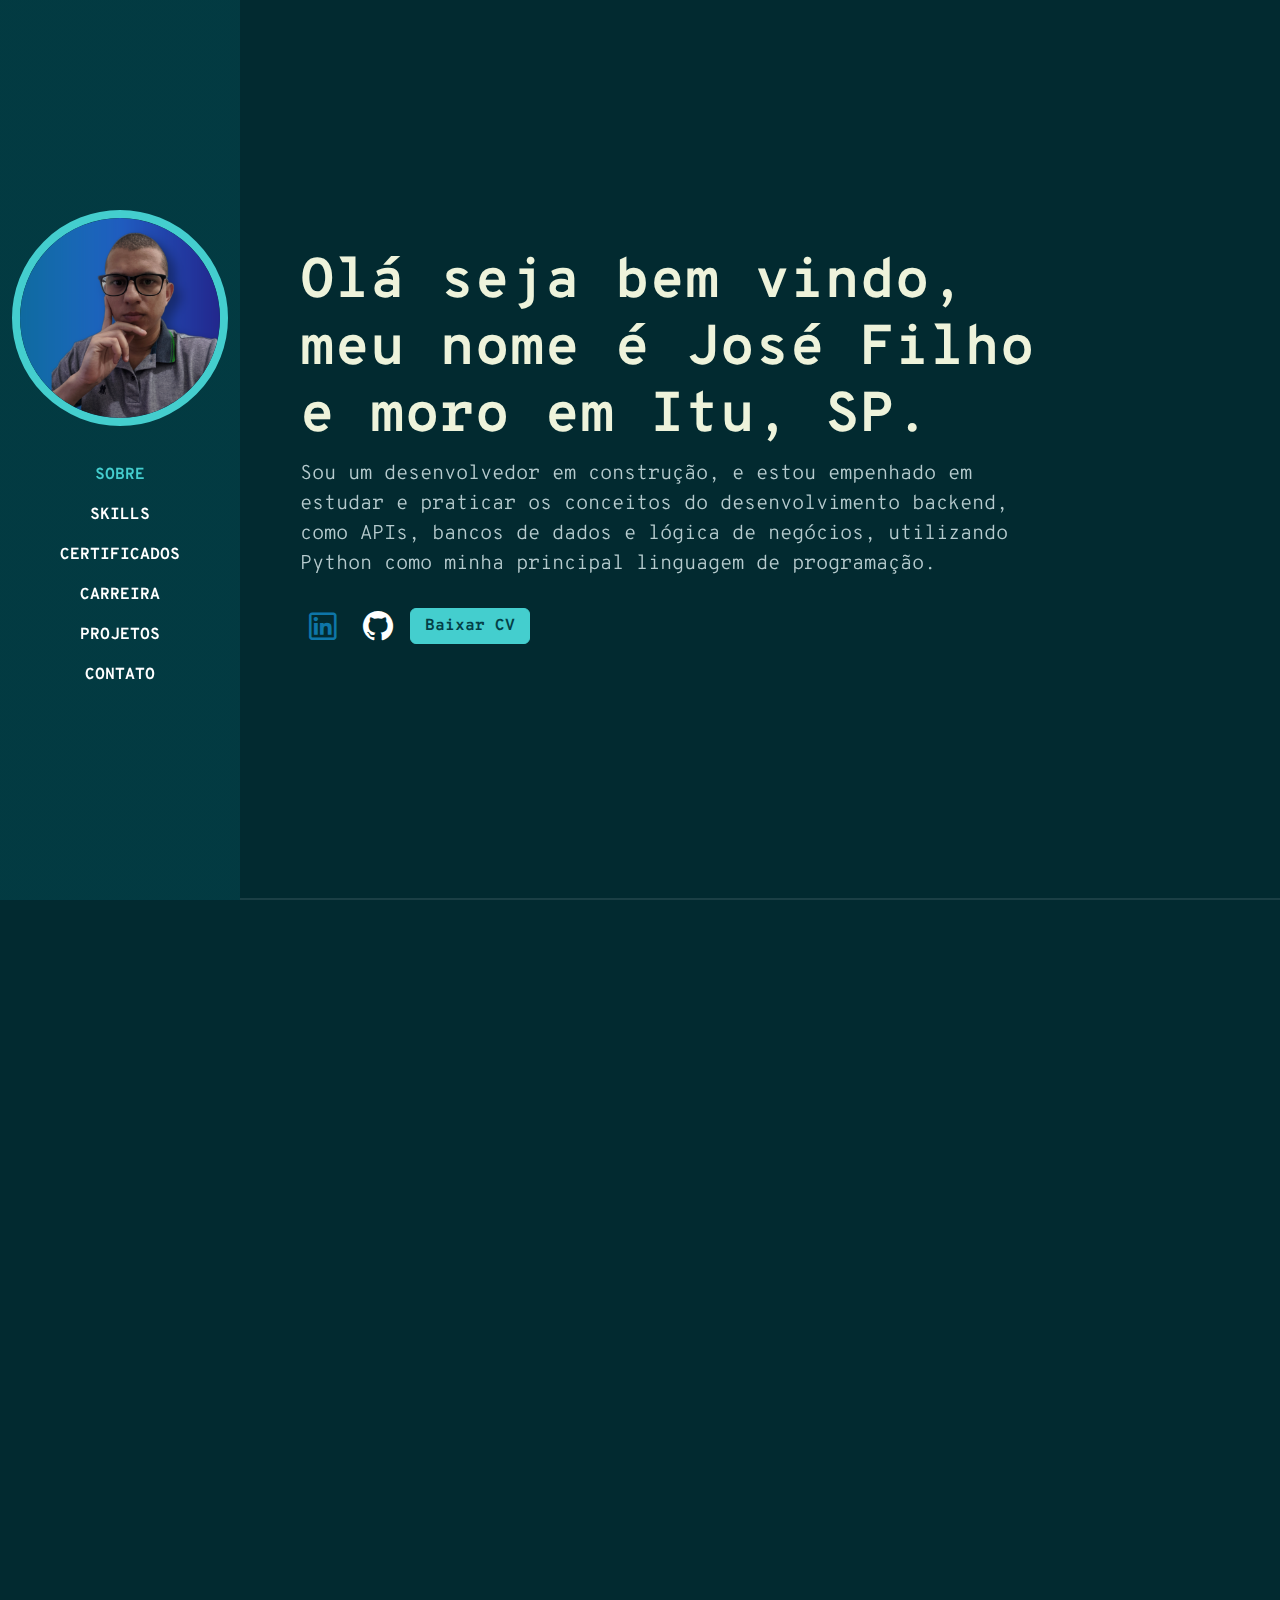
==== commit 617d9877: "Update index.html" ====
--- a/index.html
+++ b/index.html
@@ -80,7 +80,7 @@
                                     <i class="lab la-linkedin"></i></a>
                                 <a href="https://github.com/josecsfilho" style="color: white;" target="_blank">
                                     <i class="lab la-github"></i></a>
-                                    <button onclick="window.open('./assets/images/José_Filho_06-2023.pdf', '_blank');" type="button" class="btn btn-brand">Baixar CV</button>                                
+                                    <button onclick="window.open('./assets/images/Jose_Filho_Backend_Itu.pdf', '_blank');" type="button" class="btn btn-brand">Baixar CV</button>                                
                             </div>
                         </div>
                     </div>
@@ -244,21 +244,7 @@
                             </div>
                         </div>
                     </div>
-
-                     <!-- Desenvolvendo Rest APIs Com Python e Flask -->
-                    <div class="col-md-4" data-aos="fade-up" data-aos-delay="300">
-                        <div class="card-custom rounded-4 bg-base shadow-effect">
-                            <div class="card-custom-image rounded-4">
-                                <img class="rounded-4" src="./assets/images/formacao/Rest_APIs_Flask.png" target="_blank">
-                            </div>
-                            <div class="card-custom-content p-4">
-                                <h5>Desenvolvendo Rest APIs Com Python e Flask</h5>
-                                <a href="https://www.dio.me/certificate/2347B02C" target="_blank"
-                                    class="link-custom">Read More</a>
-                            </div>
-                        </div>
-                    </div>
-
+                    
                     <!-- Python para Cientistas de Dados -->
                     <div class="col-md-4" data-aos="fade-up" data-aos-delay="300">
                         <div class="card-custom rounded-4 bg-base shadow-effect">
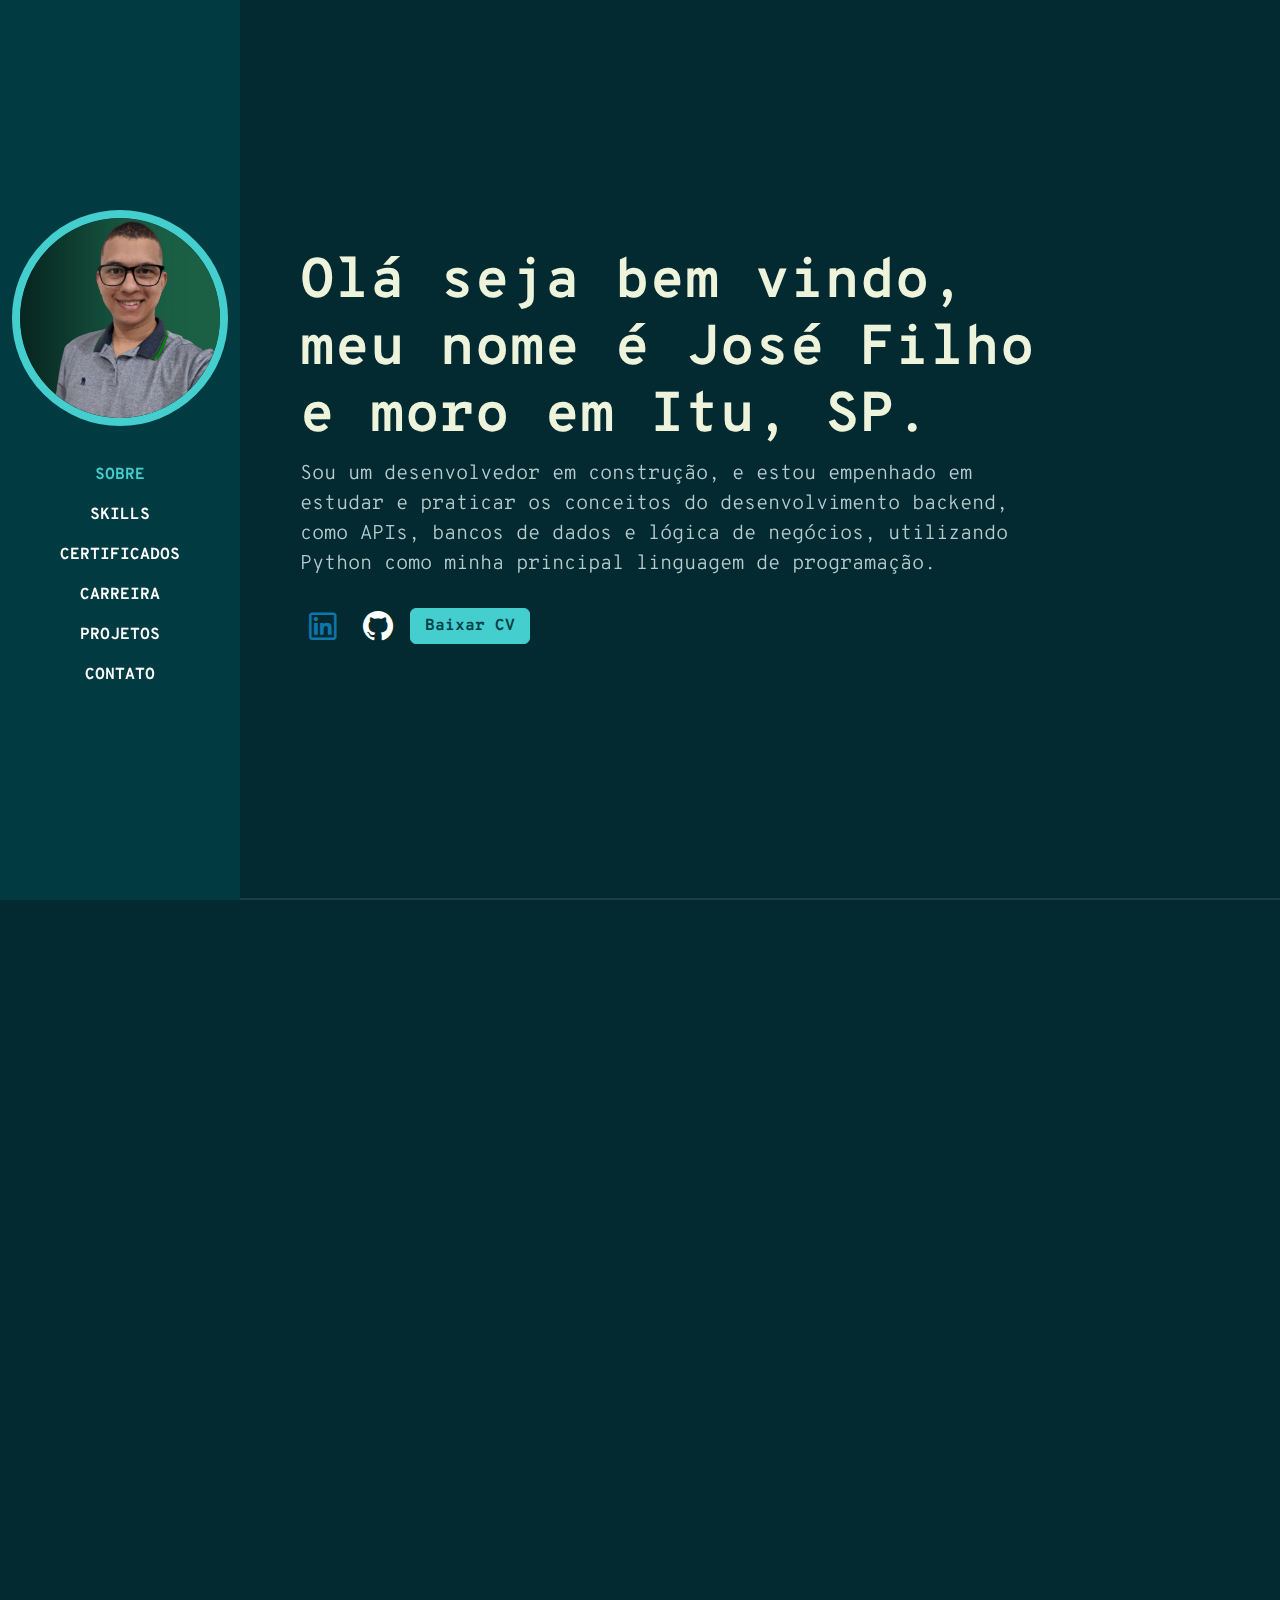
==== commit 11fde14b: "Update index.html" ====
--- a/index.html
+++ b/index.html
@@ -367,7 +367,7 @@
                             
                             <div class="col-12" data-aos="fade-up" data-aos-delay="600">
                                 <div class="bg-base p-4 rounded-4 shadow-effect">
-                                    <h4>Análise e desenvolvimento de sistemas</h4>
+                                    <h4>Engenharia de Software</h4>
                                     <p class="text-brand mb-2">Universidade Estácio de Sá (2022 - Em andamento)</p>                                    
                                 </div>
                             </div>
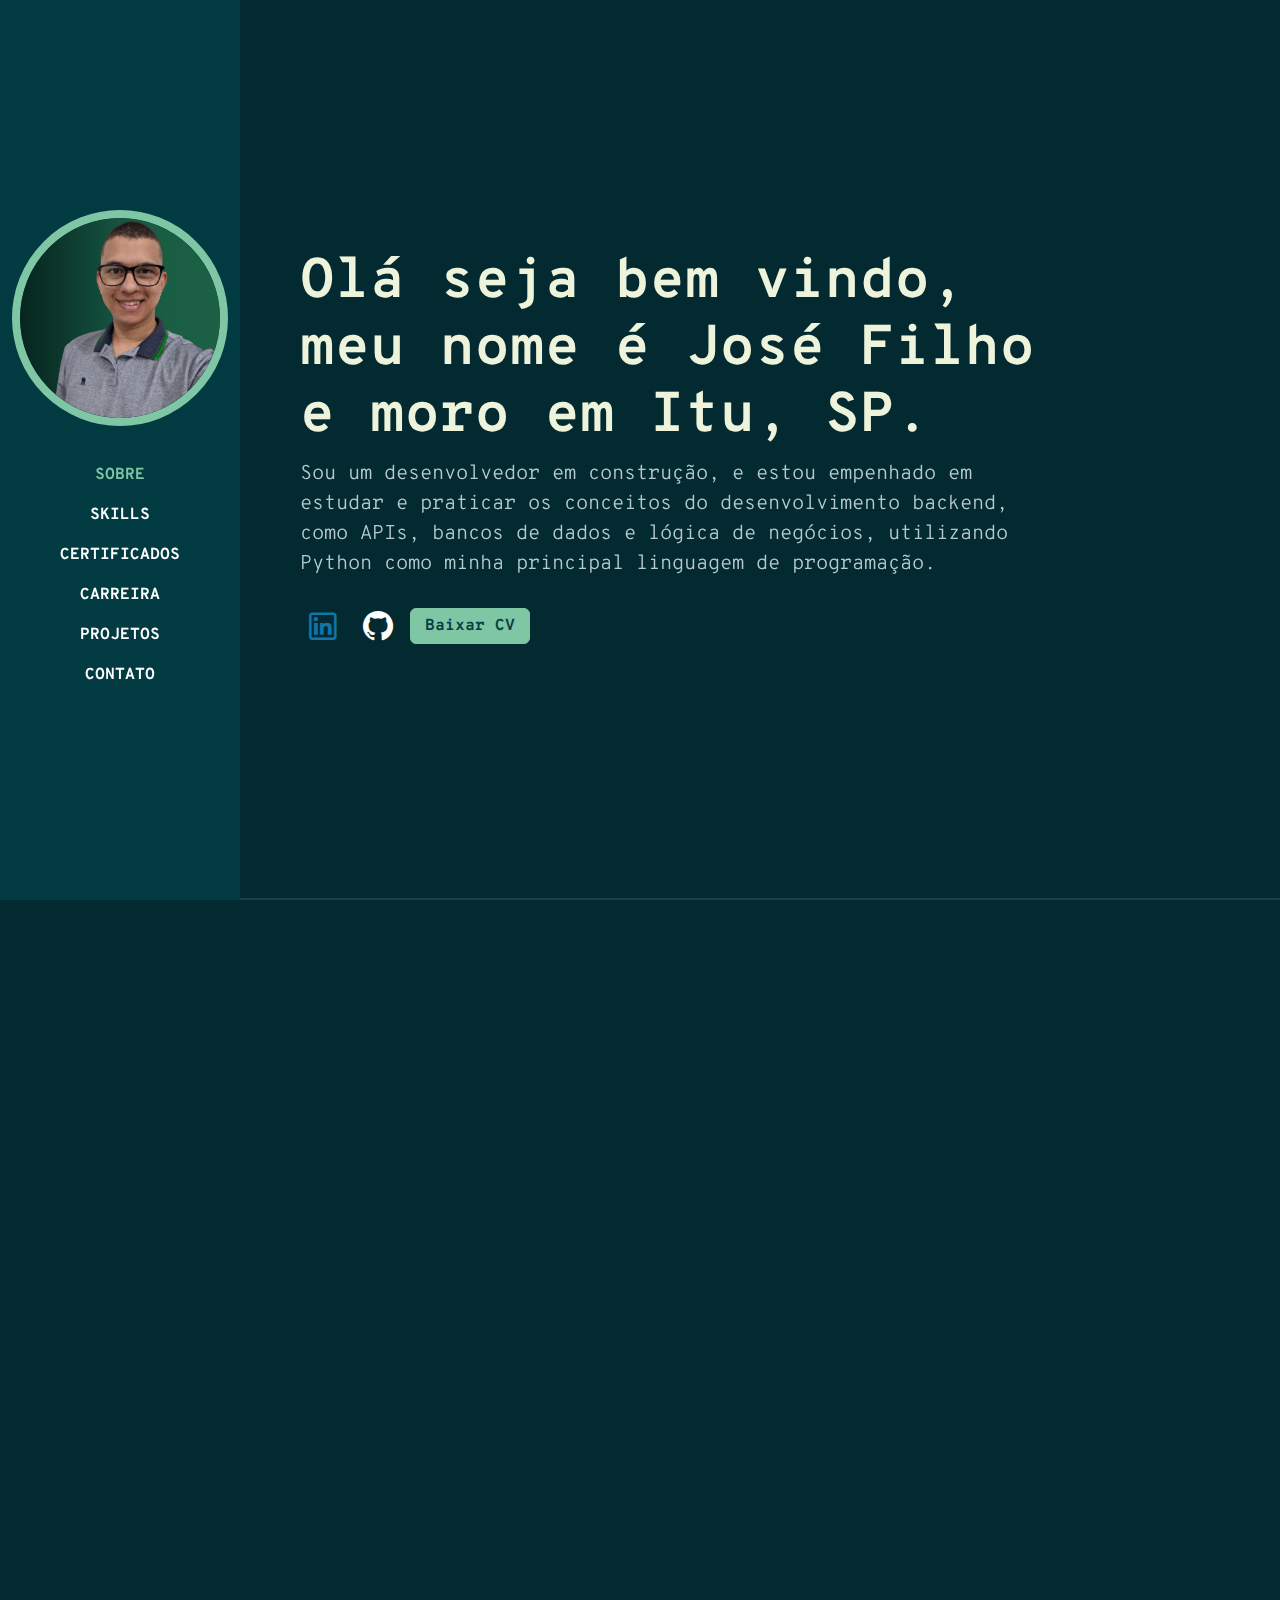
==== commit c08ad36c: "Update index.html" ====
--- a/index.html
+++ b/index.html
@@ -80,7 +80,7 @@
                                     <i class="lab la-linkedin"></i></a>
                                 <a href="https://github.com/josecsfilho" style="color: white;" target="_blank">
                                     <i class="lab la-github"></i></a>
-                                    <button onclick="window.open('./assets/images/Jose_Filho_Backend_Itu.pdf', '_blank');" type="button" class="btn btn-brand">Baixar CV</button>                                
+                                    <button onclick="window.open('./assets/images/Jose_Filho_Eng_Software.pdf', '_blank');" type="button" class="btn btn-brand">Baixar CV</button>                                
                             </div>
                         </div>
                     </div>
@@ -136,6 +136,19 @@
                             </div>
                         </div>
                     </div>
+                
+                    <div class="col-md-3" data-aos="fade-up" data-aos-delay="600">
+                        <div class="service p-8 bg-base rounded-4 shadow-effect">
+                            <div class="card-content">
+                                <div class="image-container">
+                                    <img src="https://img.icons8.com/officel/480/selenium-test-automation.png"/>
+                                </div>
+                                <div class="text-container">
+                                    <h5 class="mt-4 mb-2">Selenium</h5>
+                                </div>
+                            </div>
+                        </div>
+                    </div>
 
                     <div class="col-md-3" data-aos="fade-up" data-aos-delay="600">
                         <div class="service p-8 bg-base rounded-4 shadow-effect">
@@ -150,20 +163,6 @@
                         </div>
                     </div>
 
-
-                    <div class="col-md-3" data-aos="fade-up" data-aos-delay="600">
-                        <div class="service p-8 bg-base rounded-4 shadow-effect">
-                            <div class="card-content">
-                                <div class="image-container">
-                                    <img src="https://img.icons8.com/color/480/null/git.png" />
-                                </div>
-                                <div class="text-container">
-                                    <h5 class="mt-4 mb-2">Git</h5>
-                                </div>
-                            </div>
-                        </div>
-                    </div>
-
                     <div class="col-md-3" data-aos="fade-up" data-aos-delay="600">
                         <div class="service p-8 bg-base rounded-4 shadow-effect">
                             <div class="card-content">
@@ -185,19 +184,6 @@
                                 </div>
                                 <div class="text-container">
                                     <h5 class="mt-4 mb-2">CSS</h5>
-                                </div>
-                            </div>
-                        </div>
-                    </div>
-
-                    <div class="col-md-3" data-aos="fade-up" data-aos-delay="600">
-                        <div class="service p-8 bg-base rounded-4 shadow-effect">
-                            <div class="card-content">
-                                <div class="image-container">
-                                    <img src="https://img.icons8.com/color/480/null/javascript--v1.png" />
-                                </div>
-                                <div class="text-container">
-                                    <h5 class="mt-4 mb-2">Javascript</h5>
                                 </div>
                             </div>
                         </div>
--- a/assets/css/style.css
+++ b/assets/css/style.css
@@ -6,7 +6,7 @@
     --color-heading: #eef3db;
     --color-base: #033f47;
     --color-base2: #022a30;
-    --color-brand: #44CECE;
+    --color-brand: #7FC6A4;
     --color-brand2: #8BE7E7;
     --sidbar-width: 240px;
     --font-base: "Overpass Mono";
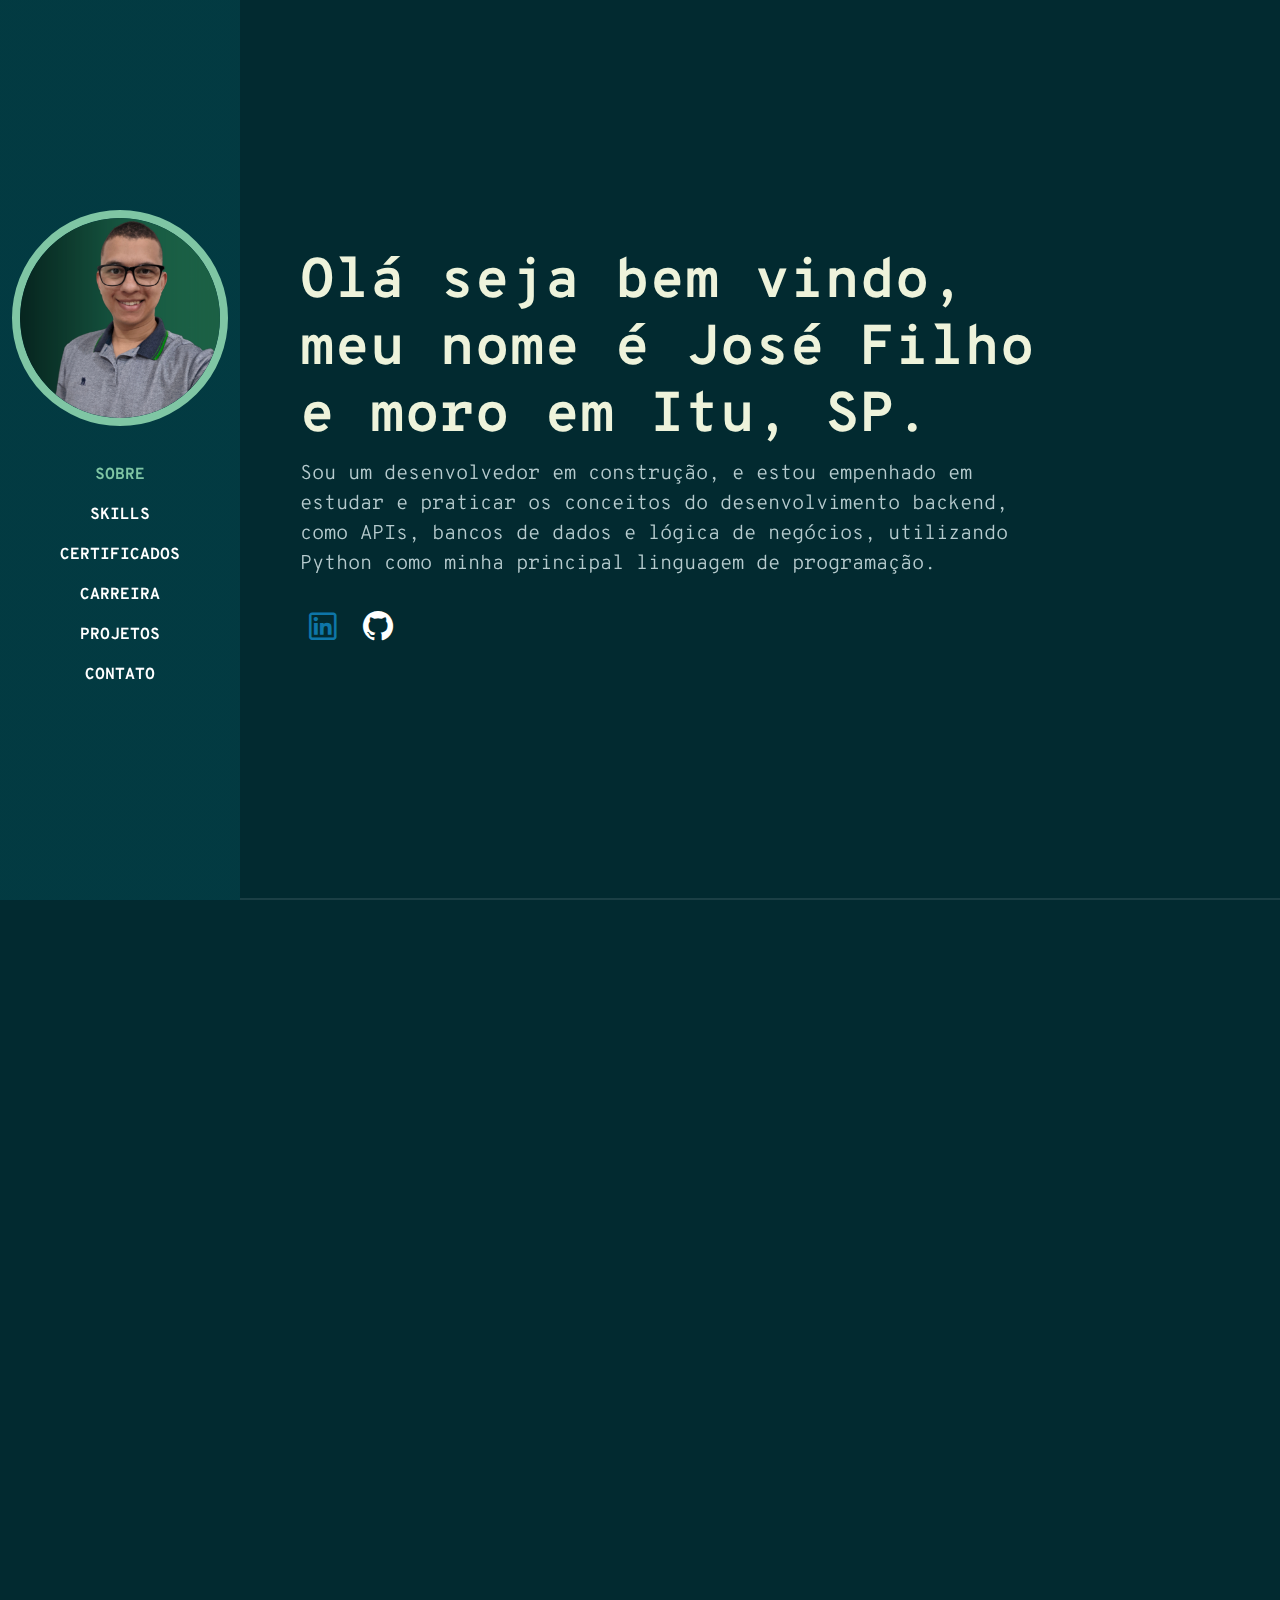
==== commit ae54568e: "Update index.html" ====
--- a/index.html
+++ b/index.html
@@ -80,7 +80,7 @@
                                     <i class="lab la-linkedin"></i></a>
                                 <a href="https://github.com/josecsfilho" style="color: white;" target="_blank">
                                     <i class="lab la-github"></i></a>
-                                    <button onclick="window.open('./assets/images/Jose_Filho_Eng_Software.pdf', '_blank');" type="button" class="btn btn-brand">Baixar CV</button>                                
+<!--                                     <button onclick="window.open('#', '_blank');" type="button" class="btn btn-brand">Baixar CV</button>                                 -->
                             </div>
                         </div>
                     </div>
